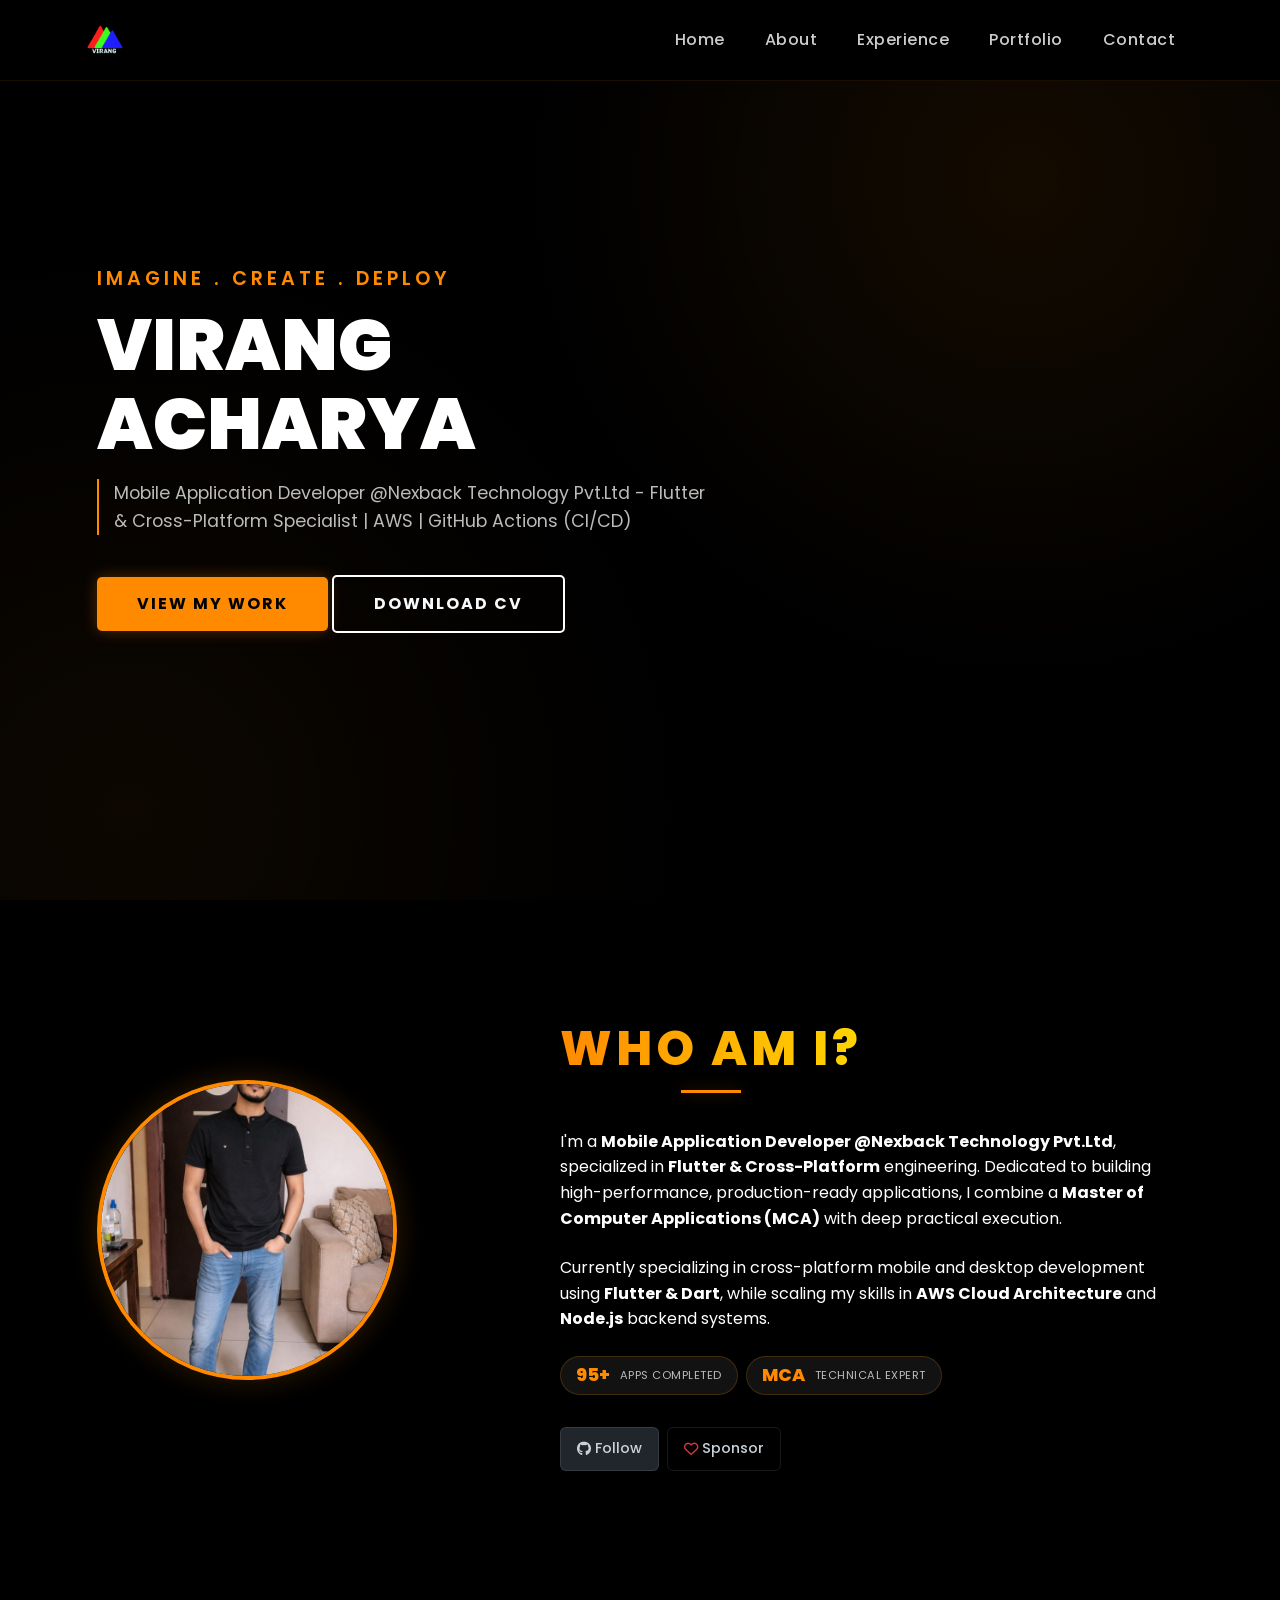
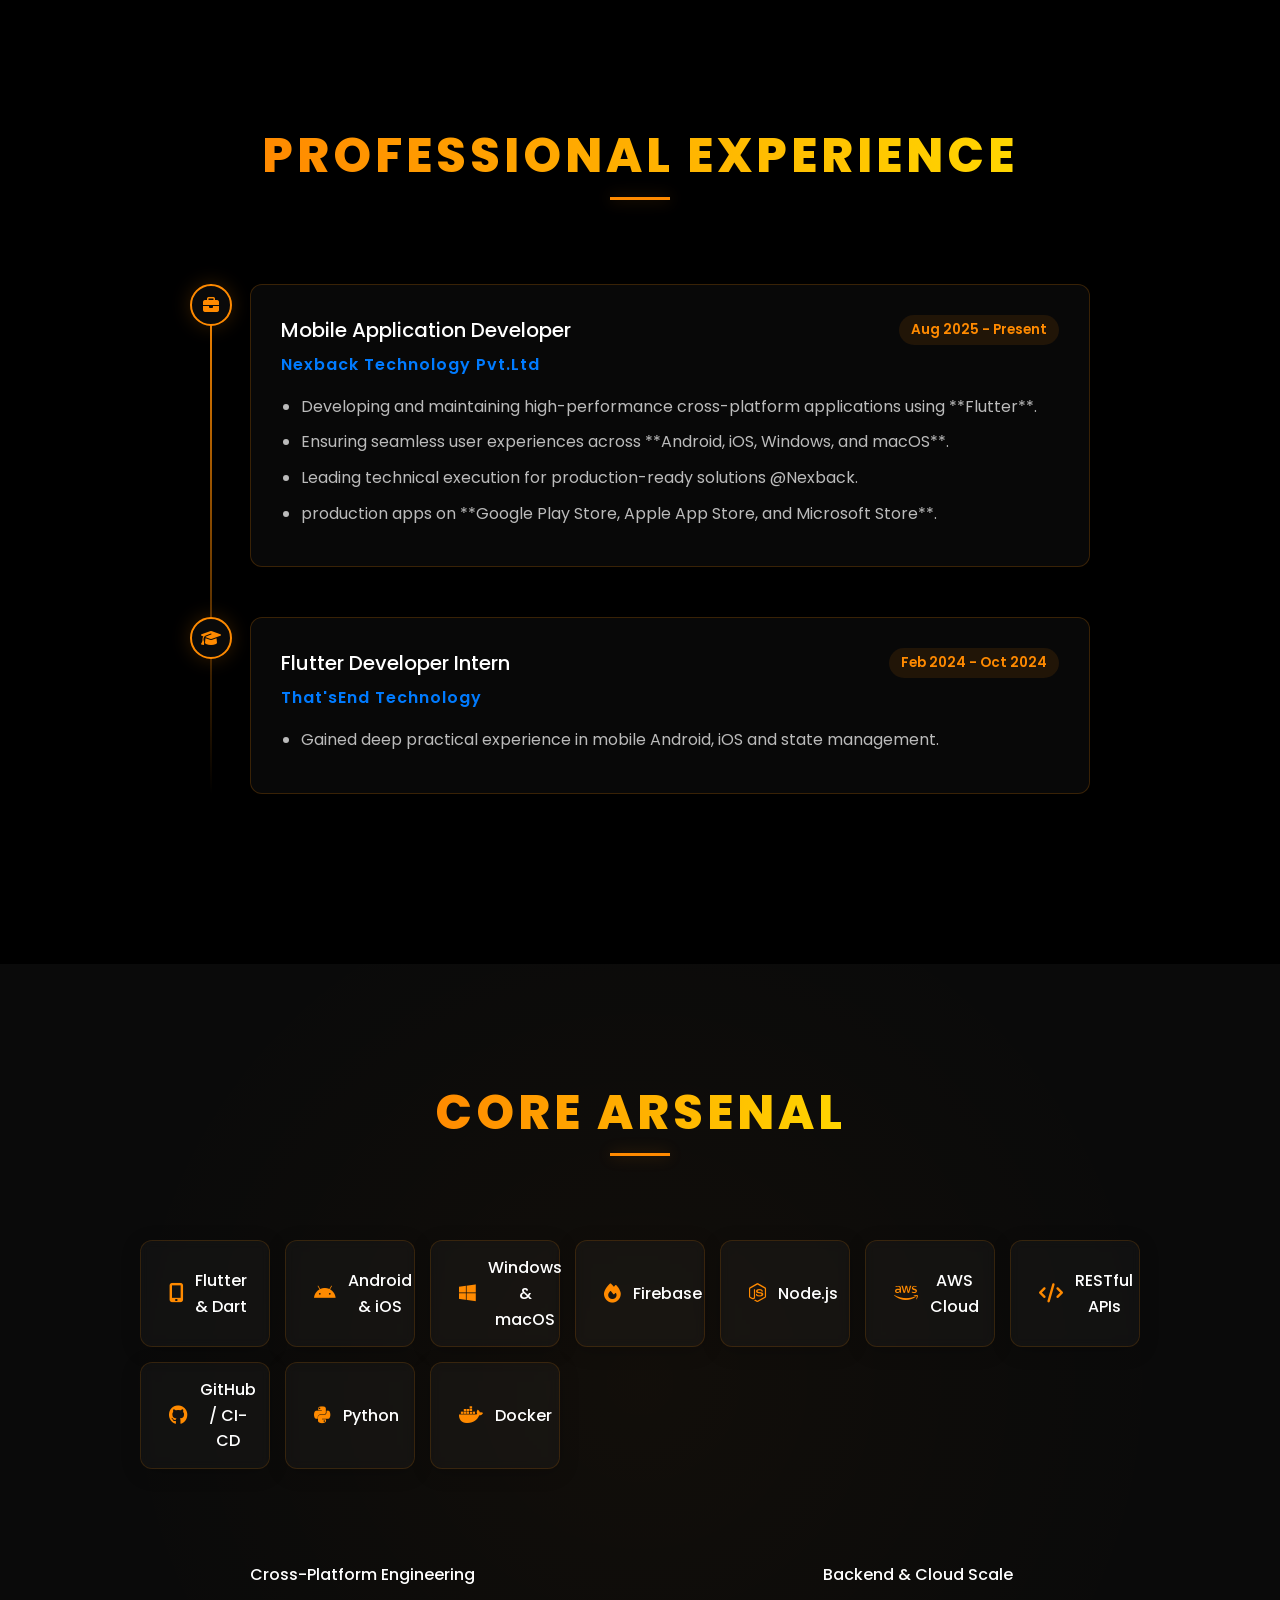
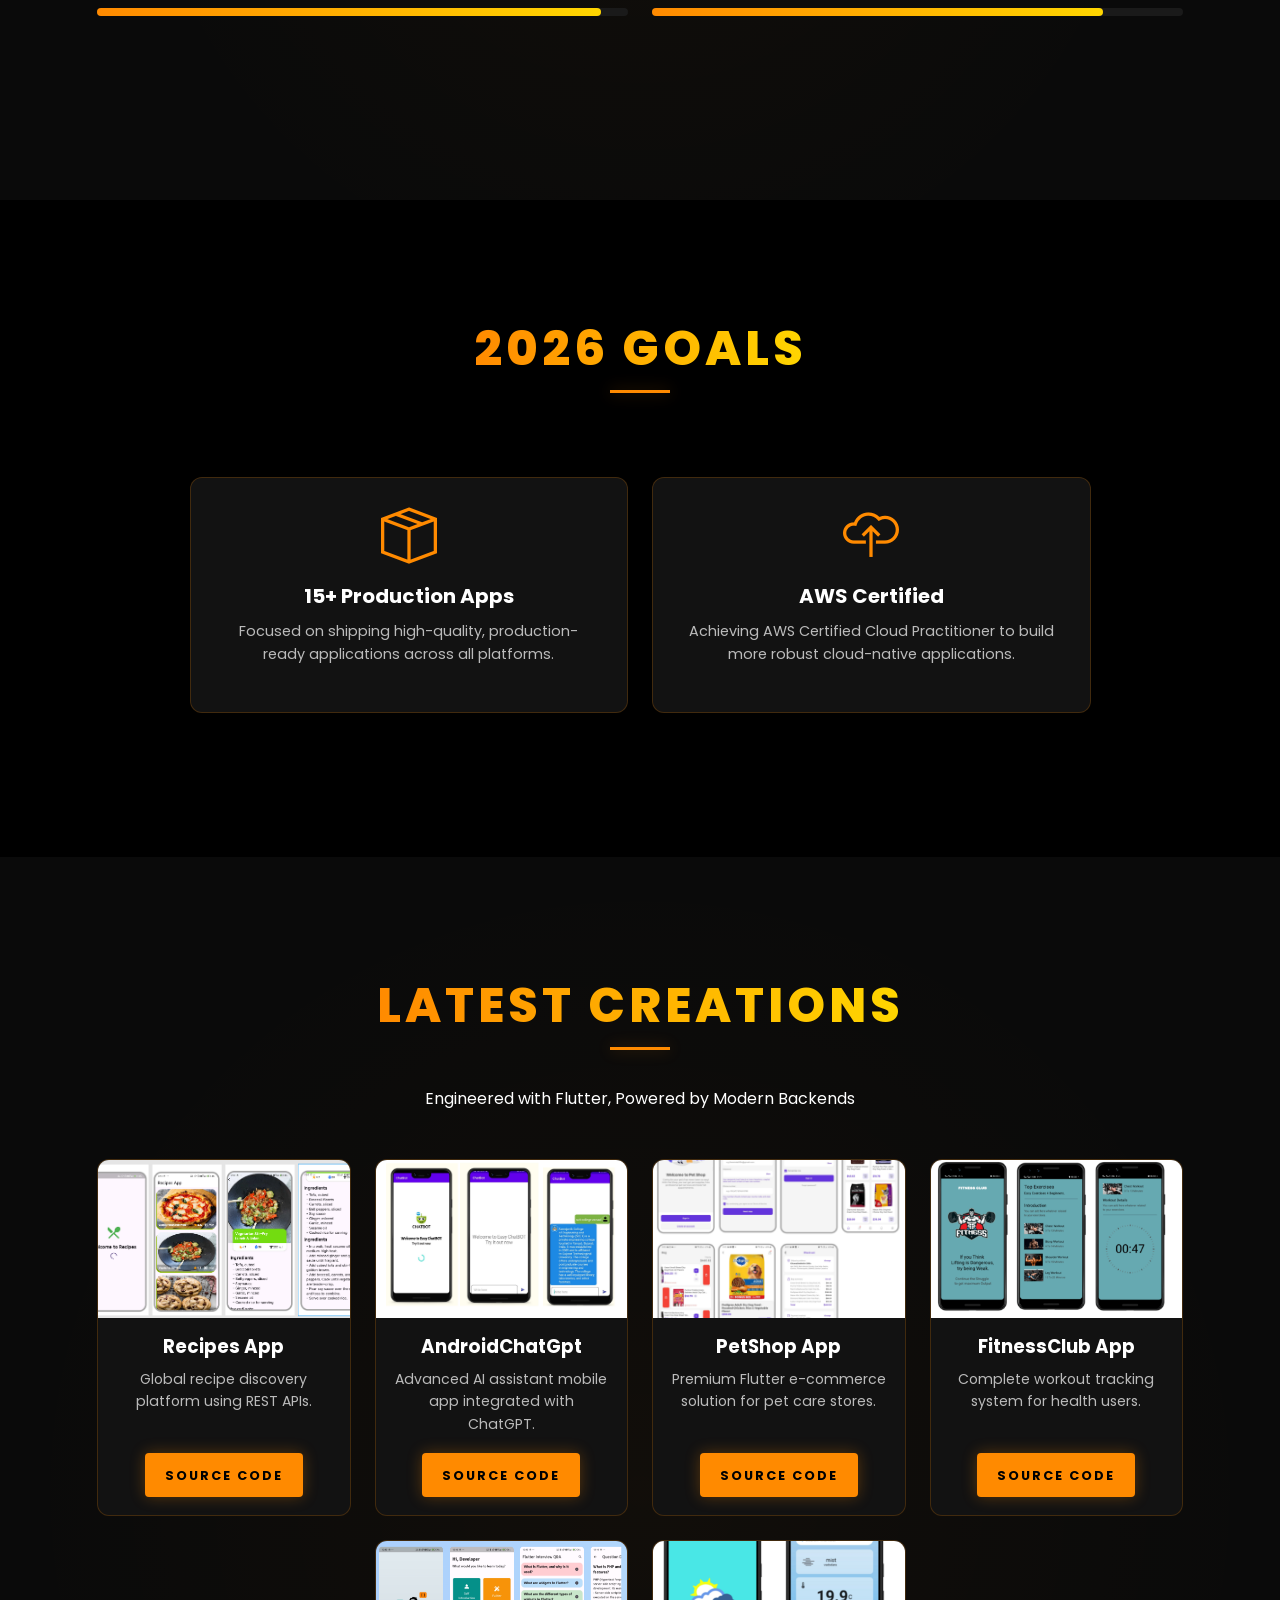
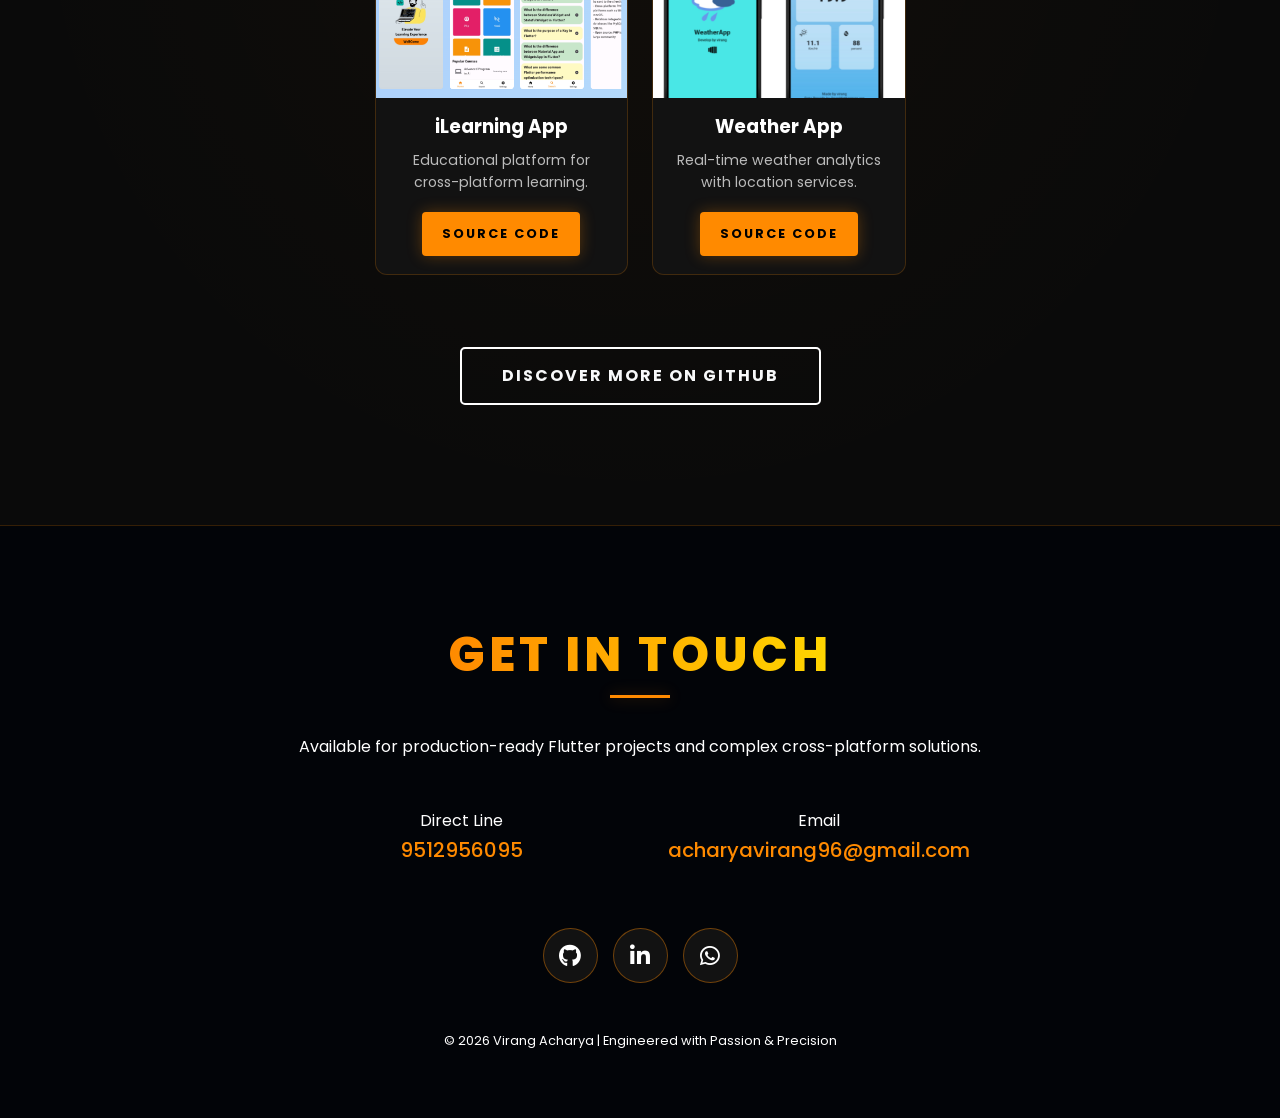
==== test.html @ 391cbef9 "Update version 0.0.1.1" ====
<!DOCTYPE html>
<html lang="en">

<head>
    <meta charset="UTF-8">
    <meta name="viewport" content="width=device-width, initial-scale=1, shrink-to-fit=no">
    <meta name="description"
        content="Virang Acharya - Mobile Application Developer @Nexback Technology Pvt.Ltd. Flutter & Cross-Platform Specialist | AWS | GitHub Actions (CI/CD).">
    <meta name="keywords"
        content="Virang Acharya, Flutter Developer, Android Developer, iOS Developer, Mobile App Development, Cross-Platform Development, Dart, Firebase, AWS Cloud">
    <meta property="og:title" content="Virang Acharya | Mobile Application Developer @Nexback Technology Pvt.Ltd">
    <meta property="og:description"
        content="Explore the portfolio of Virang Acharya, specializing in cross-platform mobile and desktop application development.">
    <meta property="og:image" content="assets/imgs/on8.png">
    <meta property="og:url" content="https://virang007.github.io/Portfolio/">
    <title>Virang Acharya | Mobile Application Developer @Nexback Technology Pvt.Ltd</title>
    <!-- font icons -->
    <link rel="icon" href="assets/imgs/mylogo3.png" type="image/png">
    <!-- Bootstrap 4.5.3 CDN -->
    <link rel="stylesheet" href="https://cdn.jsdelivr.net/npm/bootstrap@4.5.3/dist/css/bootstrap.min.css">
    <!-- Local Vendors -->
    <link rel="stylesheet" href="assets/vendors/themify-icons/css/themify-icons.css">
    <!-- Font Awesome -->
    <link rel="stylesheet" href="https://cdnjs.cloudflare.com/ajax/libs/font-awesome/6.4.2/css/all.min.css">
    <!-- Google Fonts -->
    <link href="https://fonts.googleapis.com/css2?family=Poppins:wght@300;400;500;600;700&display=swap"
        rel="stylesheet">
    <!-- Custom Modern Styles -->
    <link rel="stylesheet" href="assets/css/steller.css?v=2.0">
</head>

<body data-spy="scroll" data-target=".navbar" data-offset="40" id="home">

    <!-- Page navigation -->
    <nav class="navbar navbar-expand-lg navbar-dark fixed-top" data-spy="affix" data-offset-top="0">
        <div class="container">
            <a class="navbar-brand" href="#home">
                <img src="assets/imgs/mylogo3.png" alt="Virang Logo">
            </a>
            <button class="navbar-toggler" type="button" data-toggle="collapse" data-target="#navbarSupportedContent"
                aria-controls="navbarSupportedContent" aria-expanded="false" aria-label="Toggle navigation">
                <span class="navbar-toggler-icon"></span>
            </button>

            <div class="collapse navbar-collapse" id="navbarSupportedContent">
                <ul class="navbar-nav ml-auto align-items-center">
                    <li class="nav-item">
                        <a class="nav-link" href="#home">Home</a>
                    </li>
                    <li class="nav-item">
                        <a class="nav-link" href="#about">About</a>
                    </li>
                    <li class="nav-item">
                        <a class="nav-link" href="#experience">Experience</a>
                    </li>
                    <li class="nav-item">
                        <a class="nav-link" href="#portfolio">Portfolio</a>
                    </li>
                    <li class="nav-item">
                        <a class="nav-link" href="#contact">Contact</a>
                    </li>
                </ul>
            </div>
        </div>
    </nav>
    <!-- End of page navigation -->

    <!-- Page Header -->
    <header class="header" id="home">
        <div class="container">
            <div class="row align-items-center">
                <div class="col-lg-7">
                    <div class="infos">
                        <h6 class="subtitle">IMAGINE . CREATE . DEPLOY</h6>
                        <h4 class="title">VIRANG ACHARYA</h4>
                        <p class="header-mono">Mobile Application Developer @Nexback Technology Pvt.Ltd - Flutter &
                            Cross-Platform Specialist | AWS | GitHub Actions (CI/CD)</p>
                        <div class="buttons pt-4">
                            <a href="#portfolio" class="btn btn-primary">View My Work</a>
                            <button class="btn btn-outline-light" onclick="downloadCV()">Download CV</button>
                        </div>
                    </div>
                </div>
                <!-- <div class="col-lg-5 d-none d-lg-block">
                    <div class="img-holder">
                        <img src="assets/imgs/virang_profile.jpg" alt="Virang Acharya">
                    </div>
                </div> -->
            </div>
        </div>
    </header>
    <!-- End of Page Header -->

    <!-- About section -->
    <section id="about" class="section">
        <div class="container">
            <div class="row align-items-center">
                <div class="col-md-5 text-center">
                    <img src="assets/imgs/virang_profile.jpg" alt="Virang Acharya"
                        class="img-fluid rounded-circle profile-img mb-5"
                        style="max-width: 300px; aspect-ratio: 1/1; object-fit: cover;">
                </div>
                <div class="col-md-7">
                    <h6 class="section-title">Who Am I?</h6>
                    <p class="mb-4">I'm a <strong>Mobile Application Developer @Nexback Technology Pvt.Ltd</strong>,
                        specialized
                        in <strong>Flutter & Cross-Platform</strong> engineering. Dedicated to building
                        high-performance, production-ready applications, I combine a <strong>Master of Computer
                            Applications (MCA)</strong> with deep practical execution.
                    </p>
                    <p class="mb-4">Currently specializing in cross-platform mobile and desktop development using
                        <strong>Flutter & Dart</strong>, while scaling my skills in <strong>AWS Cloud
                            Architecture</strong> and <strong>Node.js</strong> backend systems.
                    </p>

                    <div class="info-badges mt-4 d-flex flex-wrap">
                        <div class="info-card mr-2 mb-2">
                            <h6>95+</h6>
                            <p>Apps Completed</p>
                        </div>
                        <div class="info-card mb-2">
                            <h6>MCA</h6>
                            <p>Technical Expert</p>
                        </div>
                    </div>

                    <!-- GitHub Style Actions -->
                    <div class="github-actions mt-4">
                        <div class="d-flex align-items-center mb-3">
                            <a href="https://github.com/Virang007" target="_blank" class="btn btn-gh-follow mr-2">
                                <i class="fa-brands fa-github mr-1"></i> Follow
                            </a>
                            <a href="https://github.com/sponsors/Virang007" target="_blank" class="btn btn-gh-sponsor">
                                <i class="fa-regular fa-heart mr-1 text-danger"></i> Sponsor
                            </a>
                        </div>

                    </div>
                </div>
            </div>
        </div>
    </section>

    <!-- Experience Section -->
    <section id="experience" class="section">
        <div class="container text-center">
            <h6 class="section-title">Professional Experience</h6>
            <div class="experience-timeline mt-5 text-left">
                <!-- Current Role -->
                <div class="exp-item">
                    <div class="exp-icon">
                        <i class="fa-solid fa-briefcase"></i>
                    </div>
                    <div class="exp-content">
                        <div class="exp-header">
                            <h5 class="exp-title">Mobile Application Developer</h5>
                            <span class="exp-date">Aug 2025 - Present</span>
                        </div>
                        <h6 class="exp-company text-primary">Nexback Technology Pvt.Ltd</h6>
                        <ul class="exp-list">
                            <li>Developing and maintaining high-performance cross-platform applications using
                                **Flutter**.
                            </li>
                            <li>Ensuring seamless user experiences across **Android, iOS, Windows, and macOS**.</li>
                            <li>Leading technical execution for production-ready solutions @Nexback.</li>
                            <li> production apps on **Google Play Store, Apple App Store, and Microsoft Store**.</li>
                        </ul>
                    </div>
                </div>

                <!-- Internship Role -->
                <div class="exp-item">
                    <div class="exp-icon">
                        <i class="fa-solid fa-graduation-cap"></i>
                    </div>
                    <div class="exp-content">
                        <div class="exp-header">
                            <h5 class="exp-title">Flutter Developer Intern</h5>
                            <span class="exp-date">Feb 2024 - Oct 2024</span>
                        </div>
                        <h6 class="exp-company text-primary">That'sEnd Technology</h6>
                        <ul class="exp-list">
                            <li>Gained deep practical experience in mobile Android, iOS and state management.</li>
                        </ul>
                    </div>
                </div>
            </div>
        </div>
    </section>

    <!-- Skills section -->
    <section class="section bg-dark-variant">
        <div class="container text-center">
            <h6 class="section-title">Core Arsenal</h6>
            <div class="skills-grid mt-5">
                <div class="skill-item"><i class="fa-solid fa-mobile-screen-button"></i> Flutter & Dart</div>
                <div class="skill-item"><i class="fa-brands fa-android"></i> Android & iOS</div>
                <div class="skill-item"><i class="fa-brands fa-windows"></i> Windows & macOS</div>
                <div class="skill-item"><i class="fa-solid fa-fire"></i> Firebase</div>
                <div class="skill-item"><i class="fa-brands fa-node-js"></i> Node.js</div>
                <div class="skill-item"><i class="fa-brands fa-aws"></i> AWS Cloud</div>
                <div class="skill-item"><i class="fa-solid fa-code"></i> RESTful APIs</div>
                <div class="skill-item"><i class="fa-brands fa-github"></i> GitHub / CI-CD</div>
                <div class="skill-item"><i class="fa-brands fa-python"></i> Python</div>
                <div class="skill-item"><i class="fa-brands fa-docker"></i> Docker</div>
            </div>

            <div class="row mt-5 pt-5">
                <div class="col-md-6 mb-4">
                    <h6 class="mb-4 text-dim">Cross-Platform Engineering</h6>
                    <div class="progress">
                        <div class="progress-bar" role="progressbar" style="width: 95%;"><span>95%</span></div>
                    </div>
                </div>
                <div class="col-md-6 mb-4">
                    <h6 class="mb-4 text-dim">Backend & Cloud Scale</h6>
                    <div class="progress">
                        <div class="progress-bar" role="progressbar" style="width: 85%;"><span>85%</span></div>
                    </div>
                </div>
            </div>
        </div>
    </section>

    <!-- 2026 Goals Section -->
    <section class="section">
        <div class="container text-center">
            <h6 class="section-title">2026 Goals</h6>
            <div class="row justify-content-center mt-5">
                <div class="col-md-5 mb-4">
                    <div class="goal-box">
                        <i class="ti-package"></i>
                        <h5>15+ Production Apps</h5>
                        <p>Focused on shipping high-quality, production-ready applications across all platforms.</p>
                    </div>
                </div>
                <div class="col-md-5 mb-4">
                    <div class="goal-box">
                        <i class="ti-cloud-up"></i>
                        <h5>AWS Certified</h5>
                        <p>Achieving AWS Certified Cloud Practitioner to build more robust cloud-native applications.
                        </p>
                    </div>
                </div>
            </div>
        </div>
    </section>

    <!-- Portfolio section -->
    <section id="portfolio" class="section bg-dark-variant">
        <div class="container text-center">
            <h6 class="section-title">Latest Creations</h6>
            <p class="mb-5 text-dim">Engineered with Flutter, Powered by Modern Backends</p>

            <div class="row justify-content-center">
                <!-- Project 1 -->
                <div class="col-md-6 col-lg-3 mb-4">
                    <div class="project-card">
                        <img src="assets/imgs/pp1.PNG" alt="Recipes App">
                        <div class="project-info">
                            <h5>Recipes App</h5>
                            <p>Global recipe discovery platform using REST APIs.</p>
                            <a href="https://github.com/Virang007/RecipesApp" target="_blank"
                                class="btn btn-sm btn-primary">Source Code</a>
                        </div>
                    </div>
                </div>
                <!-- Project 2 -->
                <div class="col-md-6 col-lg-3 mb-4">
                    <div class="project-card">
                        <img src="assets/imgs/project7.PNG" alt="AndroidChatGpt">
                        <div class="project-info">
                            <h5>AndroidChatGpt</h5>
                            <p>Advanced AI assistant mobile app integrated with ChatGPT.</p>
                            <a href="https://github.com/Virang007/AndroidChatGpt" target="_blank"
                                class="btn btn-sm btn-primary">Source Code</a>
                        </div>
                    </div>
                </div>
                <!-- Project 3 -->
                <div class="col-md-6 col-lg-3 mb-4">
                    <div class="project-card">
                        <img src="assets/imgs/pp2.PNG" alt="PetShop App">
                        <div class="project-info">
                            <h5>PetShop App</h5>
                            <p>Premium Flutter e-commerce solution for pet care stores.</p>
                            <a href="https://github.com/Virang007/PetShop-Flutter-App" target="_blank"
                                class="btn btn-sm btn-primary">Source Code</a>
                        </div>
                    </div>
                </div>
                <!-- Project 4 -->
                <div class="col-md-6 col-lg-3 mb-4">
                    <div class="project-card">
                        <img src="assets/imgs/project8.PNG" alt="FitnessClub App">
                        <div class="project-info">
                            <h5>FitnessClub App</h5>
                            <p>Complete workout tracking system for health users.</p>
                            <a href="https://github.com/Virang007/Fitness_Club_App" target="_blank"
                                class="btn btn-sm btn-primary">Source Code</a>
                        </div>
                    </div>
                </div>
                <!-- Project 5 -->
                <div class="col-md-6 col-lg-3 mb-4">
                    <div class="project-card">
                        <img src="assets/imgs/project4.PNG" alt="iLearning App">
                        <div class="project-info">
                            <h5>iLearning App</h5>
                            <p>Educational platform for cross-platform learning.</p>
                            <a href="https://github.com/Virang007/ilearningApp" target="_blank"
                                class="btn btn-sm btn-primary">Source Code</a>
                        </div>
                    </div>
                </div>
                <!-- Project 6 -->
                <div class="col-md-6 col-lg-3 mb-4">
                    <div class="project-card">
                        <img src="assets/imgs/project3.PNG" alt="Weather App">
                        <div class="project-info">
                            <h5>Weather App</h5>
                            <p>Real-time weather analytics with location services.</p>
                            <a href="https://github.com/Virang007/Weather-College-Practices-App" target="_blank"
                                class="btn btn-sm btn-primary">Source Code</a>
                        </div>
                    </div>
                </div>
            </div>

            <div class="mt-5">
                <a href="https://github.com/Virang007" target="_blank" class="btn btn-outline-light">Discover More on
                    GitHub</a>
            </div>
        </div>
    </section>

    <!-- Page Footer -->
    <footer id="contact" class="page-footer">
        <div class="container text-center">
            <div class="row justify-content-center mb-5">
                <div class="col-md-8">
                    <h6 class="section-title">Get In Touch</h6>
                    <p class="text-dim mb-5">Available for production-ready Flutter projects and complex cross-platform
                        solutions.</p>
                    <div class="row">
                        <div class="col-sm-6 mb-3">
                            <p class="mb-1 text-dim">Direct Line</p>
                            <a href="tel:9512956095" class="h5">9512956095</a>
                        </div>
                        <div class="col-sm-6 mb-3">
                            <p class="mb-1 text-dim">Email</p>
                            <a href="mailto:acharyavirang96@gmail.com" class="h5">acharyavirang96@gmail.com</a>
                        </div>
                    </div>
                </div>
            </div>

            <div class="social-links mb-5">
                <a href="https://github.com/Virang007" target="_blank" title="GitHub"><i
                        class="fa-brands fa-github"></i></a>
                <a href="https://www.linkedin.com/in/virang-acharya-3a77b7238/" target="_blank" title="LinkedIn"><i
                        class="fa-brands fa-linkedin-in"></i></a>
                <a href="https://wa.me/919512956095" target="_blank" title="WhatsApp"><i
                        class="fa-brands fa-whatsapp"></i></a>
            </div>

            <p class="small text-dim">&copy;
                <script>document.write(new Date().getFullYear())</script> Virang Acharya | Engineered with Passion &
                Precision
            </p>
        </div>
    </footer>

    <!-- scripts -->
    <script src="assets/vendors/jquery/jquery-3.4.1.js"></script>
    <script src="assets/vendors/bootstrap/bootstrap.bundle.js"></script>
    <script src="assets/js/steller.js?v=2.0"></script>
    <script>
        function downloadCV() {
            const link = document.createElement('a');
            link.href = 'VirangFNX.pdf';
            link.download = 'Virang_Acharya_CV.pdf';
            link.click();
        }
    </script>

</body>

</html>
---- assets/vendors/themify-icons/css/themify-icons.css ----
@font-face {
	font-family: 'themify';
	src:url("../fonts/themify.eot?-fvbane");
	src:url("../fonts/themify.eot?#iefix-fvbane") format("embedded-opentype"),
		url("../fonts/themify.woff?-fvbane") format("woff"),
		url("../fonts/themify.ttf?-fvbane") format("truetype"),
		url("../fonts/themify.svg?-fvbane#themify") format("svg");
	font-weight: normal;
	font-style: normal;
}

[class^="ti-"], [class*=" ti-"] {
	font-family: 'themify';
	speak: none;
	font-style: normal;
	font-weight: normal;
	font-variant: normal;
	text-transform: none;
	line-height: 1;

	/* Better Font Rendering =========== */
	-webkit-font-smoothing: antialiased;
	-moz-osx-font-smoothing: grayscale;
}

.ti-wand:before {
	content: "\e600";
}
.ti-volume:before {
	content: "\e601";
}
.ti-user:before {
	content: "\e602";
}
.ti-unlock:before {
	content: "\e603";
}
.ti-unlink:before {
	content: "\e604";
}
.ti-trash:before {
	content: "\e605";
}
.ti-thought:before {
	content: "\e606";
}
.ti-target:before {
	content: "\e607";
}
.ti-tag:before {
	content: "\e608";
}
.ti-tablet:before {
	content: "\e609";
}
.ti-star:before {
	content: "\e60a";
}
.ti-spray:before {
	content: "\e60b";
}
.ti-signal:before {
	content: "\e60c";
}
.ti-shopping-cart:before {
	content: "\e60d";
}
.ti-shopping-cart-full:before {
	content: "\e60e";
}
.ti-settings:before {
	content: "\e60f";
}
.ti-search:before {
	content: "\e610";
}
.ti-zoom-in:before {
	content: "\e611";
}
.ti-zoom-out:before {
	content: "\e612";
}
.ti-cut:before {
	content: "\e613";
}
.ti-ruler:before {
	content: "\e614";
}
.ti-ruler-pencil:before {
	content: "\e615";
}
.ti-ruler-alt:before {
	content: "\e616";
}
.ti-bookmark:before {
	content: "\e617";
}
.ti-bookmark-alt:before {
	content: "\e618";
}
.ti-reload:before {
	content: "\e619";
}
.ti-plus:before {
	content: "\e61a";
}
.ti-pin:before {
	content: "\e61b";
}
.ti-pencil:before {
	content: "\e61c";
}
.ti-pencil-alt:before {
	content: "\e61d";
}
.ti-paint-roller:before {
	content: "\e61e";
}
.ti-paint-bucket:before {
	content: "\e61f";
}
.ti-na:before {
	content: "\e620";
}
.ti-mobile:before {
	content: "\e621";
}
.ti-minus:before {
	content: "\e622";
}
.ti-medall:before {
	content: "\e623";
}
.ti-medall-alt:before {
	content: "\e624";
}
.ti-marker:before {
	content: "\e625";
}
.ti-marker-alt:before {
	content: "\e626";
}
.ti-arrow-up:before {
	content: "\e627";
}
.ti-arrow-right:before {
	content: "\e628";
}
.ti-arrow-left:before {
	content: "\e629";
}
.ti-arrow-down:before {
	content: "\e62a";
}
.ti-lock:before {
	content: "\e62b";
}
.ti-location-arrow:before {
	content: "\e62c";
}
.ti-link:before {
	content: "\e62d";
}
.ti-layout:before {
	content: "\e62e";
}
.ti-layers:before {
	content: "\e62f";
}
.ti-layers-alt:before {
	content: "\e630";
}
.ti-key:before {
	content: "\e631";
}
.ti-import:before {
	content: "\e632";
}
.ti-image:before {
	content: "\e633";
}
.ti-heart:before {
	content: "\e634";
}
.ti-heart-broken:before {
	content: "\e635";
}
.ti-hand-stop:before {
	content: "\e636";
}
.ti-hand-open:before {
	content: "\e637";
}
.ti-hand-drag:before {
	content: "\e638";
}
.ti-folder:before {
	content: "\e639";
}
.ti-flag:before {
	content: "\e63a";
}
.ti-flag-alt:before {
	content: "\e63b";
}
.ti-flag-alt-2:before {
	content: "\e63c";
}
.ti-eye:before {
	content: "\e63d";
}
.ti-export:before {
	content: "\e63e";
}
.ti-exchange-vertical:before {
	content: "\e63f";
}
.ti-desktop:before {
	content: "\e640";
}
.ti-cup:before {
	content: "\e641";
}
.ti-crown:before {
	content: "\e642";
}
.ti-comments:before {
	content: "\e643";
}
.ti-comment:before {
	content: "\e644";
}
.ti-comment-alt:before {
	content: "\e645";
}
.ti-close:before {
	content: "\e646";
}
.ti-clip:before {
	content: "\e647";
}
.ti-angle-up:before {
	content: "\e648";
}
.ti-angle-right:before {
	content: "\e649";
}
.ti-angle-left:before {
	content: "\e64a";
}
.ti-angle-down:before {
	content: "\e64b";
}
.ti-check:before {
	content: "\e64c";
}
.ti-check-box:before {
	content: "\e64d";
}
.ti-camera:before {
	content: "\e64e";
}
.ti-announcement:before {
	content: "\e64f";
}
.ti-brush:before {
	content: "\e650";
}
.ti-briefcase:before {
	content: "\e651";
}
.ti-bolt:before {
	content: "\e652";
}
.ti-bolt-alt:before {
	content: "\e653";
}
.ti-blackboard:before {
	content: "\e654";
}
.ti-bag:before {
	content: "\e655";
}
.ti-move:before {
	content: "\e656";
}
.ti-arrows-vertical:before {
	content: "\e657";
}
.ti-arrows-horizontal:before {
	content: "\e658";
}
.ti-fullscreen:before {
	content: "\e659";
}
.ti-arrow-top-right:before {
	content: "\e65a";
}
.ti-arrow-top-left:before {
	content: "\e65b";
}
.ti-arrow-circle-up:before {
	content: "\e65c";
}
.ti-arrow-circle-right:before {
	content: "\e65d";
}
.ti-arrow-circle-left:before {
	content: "\e65e";
}
.ti-arrow-circle-down:before {
	content: "\e65f";
}
.ti-angle-double-up:before {
	content: "\e660";
}
.ti-angle-double-right:before {
	content: "\e661";
}
.ti-angle-double-left:before {
	content: "\e662";
}
.ti-angle-double-down:before {
	content: "\e663";
}
.ti-zip:before {
	content: "\e664";
}
.ti-world:before {
	content: "\e665";
}
.ti-wheelchair:before {
	content: "\e666";
}
.ti-view-list:before {
	content: "\e667";
}
.ti-view-list-alt:before {
	content: "\e668";
}
.ti-view-grid:before {
	content: "\e669";
}
.ti-uppercase:before {
	content: "\e66a";
}
.ti-upload:before {
	content: "\e66b";
}
.ti-underline:before {
	content: "\e66c";
}
.ti-truck:before {
	content: "\e66d";
}
.ti-timer:before {
	content: "\e66e";
}
.ti-ticket:before {
	content: "\e66f";
}
.ti-thumb-up:before {
	content: "\e670";
}
.ti-thumb-down:before {
	content: "\e671";
}
.ti-text:before {
	content: "\e672";
}
.ti-stats-up:before {
	content: "\e673";
}
.ti-stats-down:before {
	content: "\e674";
}
.ti-split-v:before {
	content: "\e675";
}
.ti-split-h:before {
	content: "\e676";
}
.ti-smallcap:before {
	content: "\e677";
}
.ti-shine:before {
	content: "\e678";
}
.ti-shift-right:before {
	content: "\e679";
}
.ti-shift-left:before {
	content: "\e67a";
}
.ti-shield:before {
	content: "\e67b";
}
.ti-notepad:before {
	content: "\e67c";
}
.ti-server:before {
	content: "\e67d";
}
.ti-quote-right:before {
	content: "\e67e";
}
.ti-quote-left:before {
	content: "\e67f";
}
.ti-pulse:before {
	content: "\e680";
}
.ti-printer:before {
	content: "\e681";
}
.ti-power-off:before {
	content: "\e682";
}
.ti-plug:before {
	content: "\e683";
}
.ti-pie-chart:before {
	content: "\e684";
}
.ti-paragraph:before {
	content: "\e685";
}
.ti-panel:before {
	content: "\e686";
}
.ti-package:before {
	content: "\e687";
}
.ti-music:before {
	content: "\e688";
}
.ti-music-alt:before {
	content: "\e689";
}
.ti-mouse:before {
	content: "\e68a";
}
.ti-mouse-alt:before {
	content: "\e68b";
}
.ti-money:before {
	content: "\e68c";
}
.ti-microphone:before {
	content: "\e68d";
}
.ti-menu:before {
	content: "\e68e";
}
.ti-menu-alt:before {
	content: "\e68f";
}
.ti-map:before {
	content: "\e690";
}
.ti-map-alt:before {
	content: "\e691";
}
.ti-loop:before {
	content: "\e692";
}
.ti-location-pin:before {
	content: "\e693";
}
.ti-list:before {
	content: "\e694";
}
.ti-light-bulb:before {
	content: "\e695";
}
.ti-Italic:before {
	content: "\e696";
}
.ti-info:before {
	content: "\e697";
}
.ti-infinite:before {
	content: "\e698";
}
.ti-id-badge:before {
	content: "\e699";
}
.ti-hummer:before {
	content: "\e69a";
}
.ti-home:before {
	content: "\e69b";
}
.ti-help:before {
	content: "\e69c";
}
.ti-headphone:before {
	content: "\e69d";
}
.ti-harddrives:before {
	content: "\e69e";
}
.ti-harddrive:before {
	content: "\e69f";
}
.ti-gift:before {
	content: "\e6a0";
}
.ti-game:before {
	content: "\e6a1";
}
.ti-filter:before {
	content: "\e6a2";
}
.ti-files:before {
	content: "\e6a3";
}
.ti-file:before {
	content: "\e6a4";
}
.ti-eraser:before {
	content: "\e6a5";
}
.ti-envelope:before {
	content: "\e6a6";
}
.ti-download:before {
	content: "\e6a7";
}
.ti-direction:before {
	content: "\e6a8";
}
.ti-direction-alt:before {
	content: "\e6a9";
}
.ti-dashboard:before {
	content: "\e6aa";
}
.ti-control-stop:before {
	content: "\e6ab";
}
.ti-control-shuffle:before {
	content: "\e6ac";
}
.ti-control-play:before {
	content: "\e6ad";
}
.ti-control-pause:before {
	content: "\e6ae";
}
.ti-control-forward:before {
	content: "\e6af";
}
.ti-control-backward:before {
	content: "\e6b0";
}
.ti-cloud:before {
	content: "\e6b1";
}
.ti-cloud-up:before {
	content: "\e6b2";
}
.ti-cloud-down:before {
	content: "\e6b3";
}
.ti-clipboard:before {
	content: "\e6b4";
}
.ti-car:before {
	content: "\e6b5";
}
.ti-calendar:before {
	content: "\e6b6";
}
.ti-book:before {
	content: "\e6b7";
}
.ti-bell:before {
	content: "\e6b8";
}
.ti-basketball:before {
	content: "\e6b9";
}
.ti-bar-chart:before {
	content: "\e6ba";
}
.ti-bar-chart-alt:before {
	content: "\e6bb";
}
.ti-back-right:before {
	content: "\e6bc";
}
.ti-back-left:before {
	content: "\e6bd";
}
.ti-arrows-corner:before {
	content: "\e6be";
}
.ti-archive:before {
	content: "\e6bf";
}
.ti-anchor:before {
	content: "\e6c0";
}
.ti-align-right:before {
	content: "\e6c1";
}
.ti-align-left:before {
	content: "\e6c2";
}
.ti-align-justify:before {
	content: "\e6c3";
}
.ti-align-center:before {
	content: "\e6c4";
}
.ti-alert:before {
	content: "\e6c5";
}
.ti-alarm-clock:before {
	content: "\e6c6";
}
.ti-agenda:before {
	content: "\e6c7";
}
.ti-write:before {
	content: "\e6c8";
}
.ti-window:before {
	content: "\e6c9";
}
.ti-widgetized:before {
	content: "\e6ca";
}
.ti-widget:before {
	content: "\e6cb";
}
.ti-widget-alt:before {
	content: "\e6cc";
}
.ti-wallet:before {
	content: "\e6cd";
}
.ti-video-clapper:before {
	content: "\e6ce";
}
.ti-video-camera:before {
	content: "\e6cf";
}
.ti-vector:before {
	content: "\e6d0";
}
.ti-themify-logo:before {
	content: "\e6d1";
}
.ti-themify-favicon:before {
	content: "\e6d2";
}
.ti-themify-favicon-alt:before {
	content: "\e6d3";
}
.ti-support:before {
	content: "\e6d4";
}
.ti-stamp:before {
	content: "\e6d5";
}
.ti-split-v-alt:before {
	content: "\e6d6";
}
.ti-slice:before {
	content: "\e6d7";
}
.ti-shortcode:before {
	content: "\e6d8";
}
.ti-shift-right-alt:before {
	content: "\e6d9";
}
.ti-shift-left-alt:before {
	content: "\e6da";
}
.ti-ruler-alt-2:before {
	content: "\e6db";
}
.ti-receipt:before {
	content: "\e6dc";
}
.ti-pin2:before {
	content: "\e6dd";
}
.ti-pin-alt:before {
	content: "\e6de";
}
.ti-pencil-alt2:before {
	content: "\e6df";
}
.ti-palette:before {
	content: "\e6e0";
}
.ti-more:before {
	content: "\e6e1";
}
.ti-more-alt:before {
	content: "\e6e2";
}
.ti-microphone-alt:before {
	content: "\e6e3";
}
.ti-magnet:before {
	content: "\e6e4";
}
.ti-line-double:before {
	content: "\e6e5";
}
.ti-line-dotted:before {
	content: "\e6e6";
}
.ti-line-dashed:before {
	content: "\e6e7";
}
.ti-layout-width-full:before {
	content: "\e6e8";
}
.ti-layout-width-default:before {
	content: "\e6e9";
}
.ti-layout-width-default-alt:before {
	content: "\e6ea";
}
.ti-layout-tab:before {
	content: "\e6eb";
}
.ti-layout-tab-window:before {
	content: "\e6ec";
}
.ti-layout-tab-v:before {
	content: "\e6ed";
}
.ti-layout-tab-min:before {
	content: "\e6ee";
}
.ti-layout-slider:before {
	content: "\e6ef";
}
.ti-layout-slider-alt:before {
	content: "\e6f0";
}
.ti-layout-sidebar-right:before {
	content: "\e6f1";
}
.ti-layout-sidebar-none:before {
	content: "\e6f2";
}
.ti-layout-sidebar-left:before {
	content: "\e6f3";
}
.ti-layout-placeholder:before {
	content: "\e6f4";
}
.ti-layout-menu:before {
	content: "\e6f5";
}
.ti-layout-menu-v:before {
	content: "\e6f6";
}
.ti-layout-menu-separated:before {
	content: "\e6f7";
}
.ti-layout-menu-full:before {
	content: "\e6f8";
}
.ti-layout-media-right-alt:before {
	content: "\e6f9";
}
.ti-layout-media-right:before {
	content: "\e6fa";
}
.ti-layout-media-overlay:before {
	content: "\e6fb";
}
.ti-layout-media-overlay-alt:before {
	content: "\e6fc";
}
.ti-layout-media-overlay-alt-2:before {
	content: "\e6fd";
}
.ti-layout-media-left-alt:before {
	content: "\e6fe";
}
.ti-layout-media-left:before {
	content: "\e6ff";
}
.ti-layout-media-center-alt:before {
	content: "\e700";
}
.ti-layout-media-center:before {
	content: "\e701";
}
.ti-layout-list-thumb:before {
	content: "\e702";
}
.ti-layout-list-thumb-alt:before {
	content: "\e703";
}
.ti-layout-list-post:before {
	content: "\e704";
}
.ti-layout-list-large-image:before {
	content: "\e705";
}
.ti-layout-line-solid:before {
	content: "\e706";
}
.ti-layout-grid4:before {
	content: "\e707";
}
.ti-layout-grid3:before {
	content: "\e708";
}
.ti-layout-grid2:before {
	content: "\e709";
}
.ti-layout-grid2-thumb:before {
	content: "\e70a";
}
.ti-layout-cta-right:before {
	content: "\e70b";
}
.ti-layout-cta-left:before {
	content: "\e70c";
}
.ti-layout-cta-center:before {
	content: "\e70d";
}
.ti-layout-cta-btn-right:before {
	content: "\e70e";
}
.ti-layout-cta-btn-left:before {
	content: "\e70f";
}
.ti-layout-column4:before {
	content: "\e710";
}
.ti-layout-column3:before {
	content: "\e711";
}
.ti-layout-column2:before {
	content: "\e712";
}
.ti-layout-accordion-separated:before {
	content: "\e713";
}
.ti-layout-accordion-merged:before {
	content: "\e714";
}
.ti-layout-accordion-list:before {
	content: "\e715";
}
.ti-ink-pen:before {
	content: "\e716";
}
.ti-info-alt:before {
	content: "\e717";
}
.ti-help-alt:before {
	content: "\e718";
}
.ti-headphone-alt:before {
	content: "\e719";
}
.ti-hand-point-up:before {
	content: "\e71a";
}
.ti-hand-point-right:before {
	content: "\e71b";
}
.ti-hand-point-left:before {
	content: "\e71c";
}
.ti-hand-point-down:before {
	content: "\e71d";
}
.ti-gallery:before {
	content: "\e71e";
}
.ti-face-smile:before {
	content: "\e71f";
}
.ti-face-sad:before {
	content: "\e720";
}
.ti-credit-card:before {
	content: "\e721";
}
.ti-control-skip-forward:before {
	content: "\e722";
}
.ti-control-skip-backward:before {
	content: "\e723";
}
.ti-control-record:before {
	content: "\e724";
}
.ti-control-eject:before {
	content: "\e725";
}
.ti-comments-smiley:before {
	content: "\e726";
}
.ti-brush-alt:before {
	content: "\e727";
}
.ti-youtube:before {
	content: "\e728";
}
.ti-vimeo:before {
	content: "\e729";
}
.ti-twitter:before {
	content: "\e72a";
}
.ti-time:before {
	content: "\e72b";
}
.ti-tumblr:before {
	content: "\e72c";
}
.ti-skype:before {
	content: "\e72d";
}
.ti-share:before {
	content: "\e72e";
}
.ti-share-alt:before {
	content: "\e72f";
}
.ti-rocket:before {
	content: "\e730";
}
.ti-pinterest:before {
	content: "\e731";
}
.ti-new-window:before {
	content: "\e732";
}
.ti-microsoft:before {
	content: "\e733";
}
.ti-list-ol:before {
	content: "\e734";
}
.ti-linkedin:before {
	content: "\e735";
}
.ti-layout-sidebar-2:before {
	content: "\e736";
}
.ti-layout-grid4-alt:before {
	content: "\e737";
}
.ti-layout-grid3-alt:before {
	content: "\e738";
}
.ti-layout-grid2-alt:before {
	content: "\e739";
}
.ti-layout-column4-alt:before {
	content: "\e73a";
}
.ti-layout-column3-alt:before {
	content: "\e73b";
}
.ti-layout-column2-alt:before {
	content: "\e73c";
}
.ti-instagram:before {
	content: "\e73d";
}
.ti-google:before {
	content: "\e73e";
}
.ti-github:before {
	content: "\e73f";
}
.ti-flickr:before {
	content: "\e740";
}
.ti-facebook:before {
	content: "\e741";
}
.ti-dropbox:before {
	content: "\e742";
}
.ti-dribbble:before {
	content: "\e743";
}
.ti-apple:before {
	content: "\e744";
}
.ti-android:before {
	content: "\e745";
}
.ti-save:before {
	content: "\e746";
}
.ti-save-alt:before {
	content: "\e747";
}
.ti-yahoo:before {
	content: "\e748";
}
.ti-wordpress:before {
	content: "\e749";
}
.ti-vimeo-alt:before {
	content: "\e74a";
}
.ti-twitter-alt:before {
	content: "\e74b";
}
.ti-tumblr-alt:before {
	content: "\e74c";
}
.ti-trello:before {
	content: "\e74d";
}
.ti-stack-overflow:before {
	content: "\e74e";
}
.ti-soundcloud:before {
	content: "\e74f";
}
.ti-sharethis:before {
	content: "\e750";
}
.ti-sharethis-alt:before {
	content: "\e751";
}
.ti-reddit:before {
	content: "\e752";
}
.ti-pinterest-alt:before {
	content: "\e753";
}
.ti-microsoft-alt:before {
	content: "\e754";
}
.ti-linux:before {
	content: "\e755";
}
.ti-jsfiddle:before {
	content: "\e756";
}
.ti-joomla:before {
	content: "\e757";
}
.ti-html5:before {
	content: "\e758";
}
.ti-flickr-alt:before {
	content: "\e759";
}
.ti-email:before {
	content: "\e75a";
}
.ti-drupal:before {
	content: "\e75b";
}
.ti-dropbox-alt:before {
	content: "\e75c";
}
.ti-css3:before {
	content: "\e75d";
}
.ti-rss:before {
	content: "\e75e";
}
.ti-rss-alt:before {
	content: "\e75f";
}
---- assets/css/steller.css ----
/*
  FAMAPP INSPIRED DESIGN SYSTEM
  Author: Antigravity
  Purpose: High-contrast, vibrant, modern portfolio theme (Black & Orange)
*/

:root {
  --bg-main: #000000;
  --bg-surface: #0a0a0a;
  --bg-card: #121212;
  --primary: #FF8A00;
  /* FamApp Orange */
  --secondary: #FFD600;
  /* Neon Yellow Accent */
  --accent: #FF5C00;
  /* Deep Orange */
  --text-main: #FFFFFF;
  --text-dim: #bbbbbb;
  --glass-border: rgba(255, 138, 0, 0.2);
  --neon-shadow: 0 0 15px rgba(255, 138, 0, 0.3);
  --transition: all 0.35s cubic-bezier(0.4, 0, 0.2, 1);
}

/* Global Fixes */
* {
  margin: 0;
  padding: 0;
  box-sizing: border-box;
}

html,
body {
  width: 100%;
  overflow-x: hidden !important;
  position: relative;
  font-family: 'Poppins', sans-serif;
  background-color: var(--bg-main) !important;
  color: var(--text-main) !important;
  line-height: 1.6;
}

a {
  transition: var(--transition);
  text-decoration: none !important;
  color: var(--primary);
}

a:hover {
  color: var(--secondary);
}

/* Scrollbar */
::-webkit-scrollbar {
  width: 8px;
}

::-webkit-scrollbar-track {
  background: var(--bg-main);
}

::-webkit-scrollbar-thumb {
  background: var(--secondary);
  border-radius: 10px;
}

/* Section Common */
.section {
  padding: 120px 0 !important;
  background-color: var(--bg-main) !important;
}

.section .container {
  padding-left: 15px;
  padding-right: 15px;
}

.bg-dark-variant {
  background-color: var(--bg-surface) !important;
}

.section-title {
  font-size: clamp(1.5rem, 5vw, 3rem);
  font-weight: 800;
  text-transform: uppercase;
  letter-spacing: clamp(1px, 0.5vw, 4px);
  margin-bottom: clamp(2rem, 4vw, 4rem);
  background: linear-gradient(90deg, var(--primary), var(--secondary));
  -webkit-background-clip: text;
  background-clip: text;
  -webkit-text-fill-color: transparent;
  display: inline-block;
  position: relative;
}

.section-title::after {
  content: '';
  position: absolute;
  bottom: -15px;
  left: 50%;
  transform: translateX(-50%);
  width: clamp(40px, 8vw, 60px);
  height: 3px;
  background: var(--primary);
  box-shadow: var(--neon-shadow);
}

/* Navbar */
.navbar {
  background: rgba(0, 0, 0, 0.95) !important;
  padding: 15px 0;
  transition: transform 0.4s cubic-bezier(0.165, 0.84, 0.44, 1), background 0.3s ease;
  border-bottom: 1px solid rgba(255, 138, 0, 0.1);
}

.navbar.nav-hidden {
  transform: translateY(-100%);
}

.navbar.affix {
  background: rgba(0, 0, 0, 0.98) !important;
  backdrop-filter: blur(10px);
  padding: 8px 0;
  border-bottom: 1px solid rgba(228, 144, 47, 0.2);
  box-shadow: 0 4px 20px rgba(255, 138, 0, 0.15);
}

.navbar.affix .nav-link {
  color: var(--text-main) !important;
  opacity: 0.9;
}

.navbar.affix .nav-link:hover {
  color: var(--primary) !important;
  opacity: 1;
}

.navbar.affix .navbar-toggler-icon {
  filter: none;
}

.navbar-brand img {
  height: 40px;
}

/* Hamburger Menu Icon - Fixed for Mobile */
.navbar-toggler {
  border: 2px solid var(--primary) !important;
  padding: 10px 12px !important;
  border-radius: 8px;
  background: rgba(255, 138, 0, 0.15) !important;
  min-width: 48px;
  min-height: 48px;
  display: flex;
  align-items: center;
  justify-content: center;
}

.navbar-toggler:focus {
  outline: none;
  box-shadow: 0 0 0 3px rgba(255, 138, 0, 0.4);
}

.navbar-toggler-icon {
  background-image: url("data:image/svg+xml,%3csvg xmlns='http://www.w3.org/2000/svg' viewBox='0 0 30 30'%3e%3cpath stroke='%23FF8A00' stroke-linecap='round' stroke-miterlimit='10' stroke-width='2.5' d='M4 8h22M4 15h22M4 22h22'/%3e%3c/svg%3e") !important;
  width: 26px;
  height: 20px;
}

.navbar.affix .navbar-toggler {
  border-color: #333 !important;
  background: rgba(0, 0, 0, 0.08) !important;
}

.navbar.affix .navbar-toggler-icon {
  background-image: url("data:image/svg+xml,%3csvg xmlns='http://www.w3.org/2000/svg' viewBox='0 0 30 30'%3e%3cpath stroke='%23333' stroke-linecap='round' stroke-miterlimit='10' stroke-width='2.5' d='M4 8h22M4 15h22M4 22h22'/%3e%3c/svg%3e") !important;
}

.nav-link {
  color: var(--text-main) !important;
  font-weight: 500;
  letter-spacing: 0.5px;
  margin: 0 12px;
  position: relative;
  opacity: 0.8;
}

.nav-link:hover {
  opacity: 1;
  color: var(--primary) !important;
}

.nav-link::after {
  content: '';
  position: absolute;
  width: 0;
  height: 2px;
  background: var(--primary);
  bottom: -4px;
  left: 0;
  transition: var(--transition);
}

.nav-link:hover::after {
  width: 100%;
}

/* Hero Header */
.header {
  height: 100vh;
  display: flex;
  align-items: center;
  background: radial-gradient(circle at 80% 20%, rgba(255, 138, 0, 0.08), transparent 40%),
    radial-gradient(circle at 10% 90%, rgba(255, 138, 0, 0.05), transparent 40%);
  position: relative;
}

.header .subtitle {
  color: var(--primary);
  font-size: clamp(0.8rem, 2vw, 1.2rem);
  font-weight: 600;
  letter-spacing: clamp(2px, 0.5vw, 4px);
  text-transform: uppercase;
}

.header .title {
  font-size: clamp(2rem, 8vw, 4.5rem);
  font-weight: 900;
  line-height: 1.1;
  margin: 15px 0;
  color: var(--text-main);
}

.header .header-mono {
  font-size: clamp(0.9rem, 2vw, 1.1rem);
  color: var(--text-dim);
  border-left: 2px solid var(--primary);
  padding-left: 15px;
}

.img-holder {
  animation: float 5s ease-in-out infinite;
}

.img-holder img {
  max-width: 100%;
  border-radius: 20px;
  border: 1px solid var(--glass-border);
  box-shadow: 0 10px 50px rgba(0, 0, 0, 0.5);
}

@keyframes float {

  0%,
  100% {
    transform: translateY(0);
  }

  50% {
    transform: translateY(-30px);
  }
}

/* Buttons */
.btn {
  padding: 15px 40px;
  border-radius: 5px;
  font-weight: 700;
  text-transform: uppercase;
  letter-spacing: 2px;
  border: none;
  cursor: pointer;
  transition: var(--transition);
  min-height: 44px;
  min-width: 44px;
  display: inline-flex;
  align-items: center;
  justify-content: center;
}

.btn-primary {
  background: var(--primary) !important;
  color: var(--bg-main) !important;
  box-shadow: var(--neon-shadow);
}

.btn-primary:hover {
  background: white !important;
  transform: translateY(-5px);
}

.btn-outline-light {
  border: 2px solid var(--text-main) !important;
  background: transparent !important;
}

.btn-outline-light:hover {
  background: var(--text-main) !important;
  color: var(--bg-main) !important;
}

/* About Section */
.profile-img {
  border: 4px solid var(--primary);
  box-shadow: 0 0 30px rgba(255, 138, 0, 0.2);
}

.info-card {
  background: var(--bg-card);
  border: 1px solid var(--glass-border);
  padding: 8px 15px;
  border-radius: 30px;
  /* Capsule shape */
  text-align: center;
  transition: var(--transition);
  display: inline-flex;
  align-items: center;
  justify-content: center;
  gap: 10px;
}

.info-card h6 {
  font-size: 1.1rem;
  color: var(--primary);
  margin: 0;
  font-weight: 800;
}

.info-card p {
  font-size: 0.70rem;
  margin: 0;
  text-transform: uppercase;
  letter-spacing: 0.5px;
  color: var(--text-dim);
  white-space: nowrap;
}

.info-card:hover {
  transform: translateY(-8px);
  border-color: var(--primary);
  box-shadow: 0 10px 30px rgba(255, 138, 0, 0.1);
}

/* GitHub Actions Styling */
.btn-gh-follow {
  background: #21262d !important;
  color: #c9d1d9 !important;
  border: 1px solid rgba(240, 246, 252, 0.1) !important;
  padding: 6px 16px !important;
  font-size: 0.9rem !important;
  font-weight: 500 !important;
  text-transform: none !important;
  letter-spacing: normal !important;
  border-radius: 6px !important;
}

.btn-gh-follow:hover {
  background: #30363d !important;
  border-color: #8b949e !important;
  transform: none !important;
}

.btn-gh-sponsor {
  background: transparent !important;
  color: #c9d1d9 !important;
  border: 1px solid rgba(240, 246, 252, 0.1) !important;
  padding: 6px 16px !important;
  font-size: 0.9rem !important;
  font-weight: 500 !important;
  text-transform: none !important;
  letter-spacing: normal !important;
  border-radius: 6px !important;
}

.btn-gh-sponsor:hover {
  border-color: #8b949e !important;
  transform: none !important;
}

.gh-stats {
  font-size: 0.9rem;
  color: var(--text-dim);
}

.gh-stat-item .stat-count {
  font-weight: 600;
  color: var(--text-main);
  margin-left: 2px;
}

.gh-stat-item .stat-label {
  color: var(--text-dim);
}

.gh-stat-item i {
  font-size: 0.85rem;
}

/* Experience Timeline */
.experience-timeline {
  position: relative;
  max-width: 900px;
  margin: 0 auto;
}

.experience-timeline::before {
  content: "";
  position: absolute;
  left: 20px;
  top: 0;
  bottom: 0;
  width: 2px;
  background: linear-gradient(to bottom, var(--primary), transparent);
}

.exp-item {
  position: relative;
  padding-left: 60px;
  margin-bottom: 50px;
}

.exp-icon {
  position: absolute;
  left: 0;
  top: 0;
  width: 42px;
  height: 42px;
  background: var(--bg-surface);
  border: 2px solid var(--primary);
  border-radius: 50%;
  display: flex;
  align-items: center;
  justify-content: center;
  z-index: 1;
  color: var(--primary);
  box-shadow: 0 0 20px rgba(255, 138, 0, 0.2);
}

.exp-content {
  background: rgba(255, 255, 255, 0.03);
  backdrop-filter: blur(10px);
  border: 1px solid var(--glass-border);
  padding: 30px;
  border-radius: 12px;
  transition: var(--transition);
}

.exp-content:hover {
  border-color: var(--primary);
  background: rgba(255, 138, 0, 0.05);
  transform: translateX(10px);
}

.exp-header {
  display: flex;
  justify-content: space-between;
  align-items: center;
  flex-wrap: wrap;
  margin-bottom: 10px;
}

.exp-title {
  color: var(--text-main);
  margin: 0;
}

.exp-date {
  font-size: 0.85rem;
  color: var(--primary);
  font-weight: 600;
  background: rgba(255, 138, 0, 0.1);
  padding: 4px 12px;
  border-radius: 20px;
}

.exp-company {
  margin-bottom: 20px;
  font-weight: 600;
  letter-spacing: 1px;
}

.exp-list {
  padding-left: 20px;
  color: var(--text-dim);
  margin: 0;
}

.exp-list li {
  margin-bottom: 10px;
}

/* Skills */
.bg-dark-variant.section {
  background: radial-gradient(circle at 50% 50%, rgba(255, 138, 0, 0.03), transparent 70%),
    var(--bg-surface) !important;
  position: relative;
  overflow: hidden;
}

.skills-grid {
  display: flex;
  flex-wrap: wrap;
  justify-content: center;
  gap: 20px;
  max-width: 1000px;
  margin: 0 auto;
}

.skill-item {
  background: rgba(255, 255, 255, 0.03);
  backdrop-filter: blur(5px);
  border: 1px solid rgba(255, 138, 0, 0.15);
  padding: 14px 28px;
  border-radius: 12px;
  font-weight: 500;
  transition: all 0.4s cubic-bezier(0.175, 0.885, 0.32, 1.275);
  display: flex;
  align-items: center;
  gap: 12px;
  color: var(--text-main);
  box-shadow: 0 4px 20px rgba(0, 0, 0, 0.2);
}

.skill-item i {
  color: var(--primary);
  font-size: 1.2rem;
  transition: var(--transition);
}

.skill-item:hover {
  background: rgba(255, 138, 0, 0.1);
  border-color: var(--primary);
  transform: translateY(-8px) scale(1.05);
  box-shadow: 0 10px 30px rgba(255, 138, 0, 0.15);
}

.skill-item:hover i {
  transform: rotate(10deg);
  filter: drop-shadow(0 0 5px var(--primary));
}

.progress {
  height: 8px;
  background: #1a1a1a !important;
  border-radius: 10px;
  overflow: visible;
  margin-bottom: 40px;
}

.progress-bar {
  background: linear-gradient(90deg, var(--primary), var(--secondary)) !important;
  border-radius: 10px;
  position: relative;
}

.progress-bar span {
  position: absolute;
  right: 0;
  top: -35px;
  font-weight: 700;
  color: var(--primary);
}

/* Projects */
.project-card {
  background: var(--bg-card);
  border-radius: 12px;
  overflow: hidden;
  border: 1px solid var(--glass-border);
  transition: var(--transition);
  height: 100%;
  display: flex;
  flex-direction: column;
}

.project-card:hover {
  transform: translateY(-8px);
  border-color: var(--primary);
  box-shadow: 0 15px 35px rgba(255, 138, 0, 0.15);
}

.project-card img {
  width: 100%;
  aspect-ratio: 16/10;
  object-fit: cover;
  transition: var(--transition);
}

.project-info {
  padding: 18px;
  text-align: center;
  display: flex;
  flex-direction: column;
  flex-grow: 1;
}

.project-info h5 {
  font-size: 1.15rem;
  font-weight: 700;
  margin-bottom: 10px;
  color: var(--text-main);
}

.project-info p {
  color: var(--text-dim);
  font-size: 0.88rem;
  margin-bottom: 18px;
  flex-grow: 1;
}

.project-info .btn-sm {
  padding: 10px 20px;
  font-size: 0.8rem;
  align-self: center;
  width: fit-content;
  border-radius: 4px;
}

/* Goals */
.goal-box {
  background: var(--bg-card);
  border: 1px solid var(--glass-border);
  padding: 30px;
  border-radius: 12px;
  transition: var(--transition);
  height: 100%;
  text-align: center;
}

.goal-box i {
  font-size: 3.5rem;
  color: var(--primary);
  margin-bottom: 20px;
  display: block;
}

.goal-box h5 {
  font-weight: 700;
  margin-bottom: 12px;
}

.goal-box p {
  color: var(--text-dim);
  font-size: 0.9rem;
}

.goal-box:hover {
  transform: translateY(-8px);
  border-color: var(--primary);
  box-shadow: 0 15px 35px rgba(255, 138, 0, 0.15);
}

/* Footer */
.page-footer {
  background: #020408 !important;
  padding: 100px 0 50px;
  border-top: 1px solid var(--glass-border);
}

.social-links {
  display: flex;
  justify-content: center;
  align-items: center;
  gap: 15px;
  flex-wrap: wrap;
}

.social-links a {
  font-size: 1.4rem;
  color: var(--text-main);
  width: 55px;
  height: 55px;
  min-width: 44px;
  min-height: 44px;
  display: flex;
  align-items: center;
  justify-content: center;
  background: var(--bg-card);
  border: 1px solid rgba(255, 138, 0, 0.4);
  border-radius: 50%;
  transition: var(--transition);
  text-decoration: none !important;
}

.social-links a i {
  line-height: 0;
}

.social-links a:hover {
  color: var(--bg-main);
  background: var(--primary);
  border-color: var(--primary);
  transform: translateY(-5px);
  box-shadow: 0 5px 15px rgba(255, 138, 0, 0.4);
}

@media (hover: none) {
  .social-links a:hover {
    transform: none;
  }
}

/* Responsive Optimization */
@media (max-width: 991px) {
  .img-holder {
    display: none;
  }

  .section {
    padding: 80px 0;
  }

  .navbar-collapse {
    background: rgba(10, 10, 10, 0.98) !important;
    border: 1px solid rgba(255, 138, 0, 0.3);
    padding: 15px;
    border-radius: 12px;
    margin-top: 10px;
    box-shadow: 0 8px 25px rgba(255, 138, 0, 0.2);
  }

  .navbar.affix .navbar-collapse {
    background: rgba(10, 10, 10, 0.98) !important;
    border-color: rgba(255, 138, 0, 0.3);
  }

  .nav-link {
    padding: 12px 16px !important;
    margin: 4px 0;
    color: var(--text-main) !important;
  }

  .nav-link:hover {
    background: rgba(255, 138, 0, 0.1);
    border-radius: 8px;
  }
}

@media (max-width: 768px) {

  /* Header Section */
  .header {
    height: auto;
    min-height: 100vh;
    padding: 100px 15px 50px;
    text-align: center;
  }

  .header .container {
    padding-left: 15px;
    padding-right: 15px;
  }

  .header .infos {
    text-align: center;
    width: 100%;
  }

  .header .subtitle {
    font-size: 0.85rem;
    letter-spacing: 2px;
  }

  .header .title {
    font-size: 2rem;
    margin: 10px 0;
  }

  .header .header-mono {
    border-left: none;
    padding-left: 0;
    margin-top: 15px;
    font-size: 0.9rem;
    text-align: center;
  }

  .header .buttons {
    display: flex;
    flex-direction: column;
    align-items: center;
    gap: 12px;
    margin-top: 20px;
    width: 100%;
  }

  .header .btn {
    width: 100%;
    max-width: 280px;
    margin: 0 !important;
    padding: 12px 24px;
    font-size: 0.9rem;
  }

  /* All Sections */
  .section {
    padding: 50px 15px !important;
  }

  .section .container {
    padding-left: 15px;
    padding-right: 15px;
  }

  .section-title {
    font-size: 1.8rem;
    text-align: center;
    display: block;
    width: 100%;
    margin-bottom: 2rem;
  }

  /* About Section */
  #about .row {
    text-align: center;
  }

  #about .col-md-5,
  #about .col-md-7 {
    width: 100%;
    max-width: 100%;
  }

  #about p {
    text-align: left;
    font-size: 0.95rem;
    line-height: 1.6;
  }

  .profile-img {
    max-width: 180px !important;
    margin: 0 auto 30px !important;
  }

  /* Experience Section */
  .experience-timeline::before {
    left: 10px;
  }

  .exp-item {
    padding-left: 40px;
    margin-bottom: 30px;
  }

  .exp-icon {
    width: 32px;
    height: 32px;
    left: -6px;
    font-size: 0.9rem;
  }

  .exp-content {
    padding: 18px;
  }

  .exp-content:hover {
    transform: none;
  }

  .exp-header {
    flex-direction: column;
    align-items: flex-start;
    gap: 8px;
  }

  .exp-title {
    font-size: 1.1rem;
  }

  .exp-company {
    font-size: 0.95rem;
  }

  .exp-date {
    font-size: 0.75rem;
  }

  .exp-list li {
    font-size: 0.9rem;
    line-height: 1.5;
  }

  /* Skills Section */
  .skills-grid {
    gap: 10px;
    padding: 0 10px;
  }

  .skill-item {
    padding: 12px 18px;
    font-size: 0.9rem;
    width: 100%;
    max-width: 100%;
  }

  /* Portfolio Section */
  .project-card {
    margin-bottom: 20px;
  }

  #portfolio .col-md-6,
  #portfolio .col-lg-3 {
    width: 100%;
    max-width: 100%;
    padding: 0 15px;
  }

  /* Goals Section */
  .goal-box {
    padding: 25px 20px;
    margin-bottom: 20px;
  }

  /* Footer */
  .page-footer {
    padding: 50px 15px 30px;
  }

  .page-footer .row {
    text-align: center;
  }

  .page-footer .col-sm-6 {
    width: 100%;
    margin-bottom: 20px;
  }
}

@media (max-width: 576px) {

  /* Global Mobile Styles */
  body {
    font-size: 14px;
  }

  .container {
    padding-left: 15px !important;
    padding-right: 15px !important;
  }

  .section {
    padding: 40px 15px !important;
  }

  .section-title {
    font-size: 1.5rem;
    margin-bottom: 1.5rem;
  }

  /* Header */
  .header {
    padding: 90px 15px 40px;
  }

  .header .subtitle {
    font-size: 0.75rem;
    letter-spacing: 1px;
  }

  .header .title {
    font-size: 1.6rem;
    line-height: 1.2;
  }

  .header .header-mono {
    font-size: 0.85rem;
    line-height: 1.5;
  }

  .header .btn {
    max-width: 100%;
    padding: 12px 20px;
    font-size: 0.85rem;
  }

  /* About Section */
  #about {
    text-align: center;
  }

  #about p {
    text-align: left;
    font-size: 0.9rem;
  }

  .profile-img {
    margin: 0 auto 25px !important;
    display: block;
    max-width: 160px !important;
  }

  .info-badges {
    justify-content: center;
    gap: 10px;
    flex-direction: column;
    align-items: center;
    width: 100%;
  }

  .info-card {
    width: 100%;
    max-width: 100%;
    margin: 0 auto 10px !important;
    padding: 10px 20px;
  }

  .info-card h6 {
    font-size: 1.1rem;
  }

  .info-card p {
    font-size: 0.75rem;
    white-space: normal;
  }

  .github-actions {
    width: 100%;
  }

  .github-actions .d-flex {
    flex-wrap: wrap;
    justify-content: center;
    gap: 10px;
    width: 100%;
  }

  .github-actions .btn {
    margin: 0 !important;
    width: 100%;
    max-width: 100%;
    font-size: 0.9rem;
    padding: 10px 20px;
  }

  /* Experience */
  .exp-item {
    padding-left: 35px;
  }

  .exp-icon {
    width: 28px;
    height: 28px;
    left: -4px;
  }

  .exp-content {
    padding: 15px;
  }

  .exp-title {
    font-size: 1rem;
  }

  .exp-company {
    font-size: 0.9rem;
  }

  .exp-list li {
    font-size: 0.85rem;
  }

  /* Skills */
  .skills-grid {
    gap: 8px;
  }

  .skill-item {
    width: 100%;
    max-width: 100%;
    padding: 10px 16px;
    font-size: 0.9rem;
  }

  .skill-item:hover {
    transform: translateY(-2px) scale(1.01);
  }

  /* Portfolio */
  .project-card {
    margin-bottom: 20px;
  }

  .project-info {
    padding: 15px;
  }

  .project-info h5 {
    font-size: 1rem;
  }

  .project-info p {
    font-size: 0.85rem;
  }

  /* Goals */
  .goal-box {
    padding: 20px 15px;
  }

  .goal-box i {
    font-size: 2.2rem;
  }

  .goal-box h5 {
    font-size: 1rem;
  }

  .goal-box p {
    font-size: 0.85rem;
  }

  /* Footer */
  .page-footer {
    padding: 50px 15px 30px;
  }

  .social-links {
    gap: 10px;
  }

  .social-links a {
    width: 46px;
    height: 46px;
    font-size: 1.1rem;
  }

  .page-footer .h5 {
    font-size: 0.95rem !important;
  }

  .text-dim {
    font-size: 0.85rem;
  }
}

/* Fix for ultra-small devices (iPhone SE, Fold, etc) */
@media (max-width: 375px) {
  .section {
    padding: 40px 12px !important;
  }

  .exp-content {
    padding: 12px;
  }

  .exp-item {
    padding-left: 32px;
  }

  .exp-icon {
    width: 26px;
    height: 26px;
    font-size: 0.75rem;
    left: -3px;
  }

  .info-card {
    max-width: 100%;
    padding: 6px 12px;
  }

  .skill-item {
    max-width: 100%;
    padding: 8px 14px;
    font-size: 0.85rem;
  }

  .social-links a {
    width: 44px;
    height: 44px;
    font-size: 1.1rem;
  }

  .header .btn {
    max-width: 100%;
    padding: 12px 20px;
  }
}

/* Additional breakpoint for larger phones */
@media (min-width: 480px) and (max-width: 767px) {
  .header .btn {
    max-width: 300px;
  }

  .info-card {
    max-width: 260px;
  }

  .skill-item {
    max-width: 300px;
  }
}

/* =========================================
   PRODUCTION LEVEL RESPONSIVE FIX PACK
   Added by User Request to fix Layout Structure
   ========================================= */

/* 🚨 1. FIX ROW OVERFLOW */
.row {
  margin-left: 0 !important;
  margin-right: 0 !important;
}

[class*="col-"] {
  padding-left: 12px !important;
  padding-right: 12px !important;
}

/* 🚨 2. Force All Images Fully Responsive */
img {
  max-width: 100%;
  height: auto;
  display: block;
}

/* 🚨 3. Hero Section Proper Centering (Mobile Fix) */
@media (max-width: 768px) {
  .header {
    height: auto;
    padding: 120px 20px 60px;
    text-align: center;
  }

  .header .title {
    font-size: clamp(1.8rem, 6vw, 2.5rem);
    line-height: 1.2;
  }

  .header .subtitle {
    font-size: 0.8rem;
    letter-spacing: 2px;
  }

  .header .header-mono {
    border-left: none;
    padding-left: 0;
    margin-top: 15px;
  }

  .header .buttons {
    display: flex;
    flex-direction: column;
    align-items: center;
    gap: 12px;
    margin-top: 25px;
  }

  .header .btn {
    width: 100%;
    max-width: 250px;
    margin: 0 auto !important;
  }
}

/* 🚨 4. Timeline Proper Mobile Layout Fix */
@media (max-width: 768px) {
  .experience-timeline::before {
    left: 10px;
  }

  .exp-item {
    padding-left: 35px;
  }

  .exp-icon {
    width: 28px;
    height: 28px;
    font-size: 0.8rem;
    left: -4px;
  }

  .exp-content {
    padding: 15px;
    text-align: left;
  }
}

/* 🚨 5. Skills Grid Breaking Fix */
.skills-grid {
  display: grid;
  grid-template-columns: repeat(auto-fit, minmax(130px, 1fr));
  gap: 15px;
}

/* 🚨 6. Project Cards Fix */
.project-card {
  min-height: 100%;
}

@media (max-width: 768px) {
  .project-card {
    margin-bottom: 20px;
  }
}

/* 🚨 7. Section Padding Overkill Fix */
@media (max-width: 768px) {
  .section {
    padding: 60px 20px !important;
  }
}

/* 🚨 8. Prevent Horizontal Scroll (Ultimate Fix) */
body {
  overflow-x: hidden;
}

* {
  max-width: 100%;
}
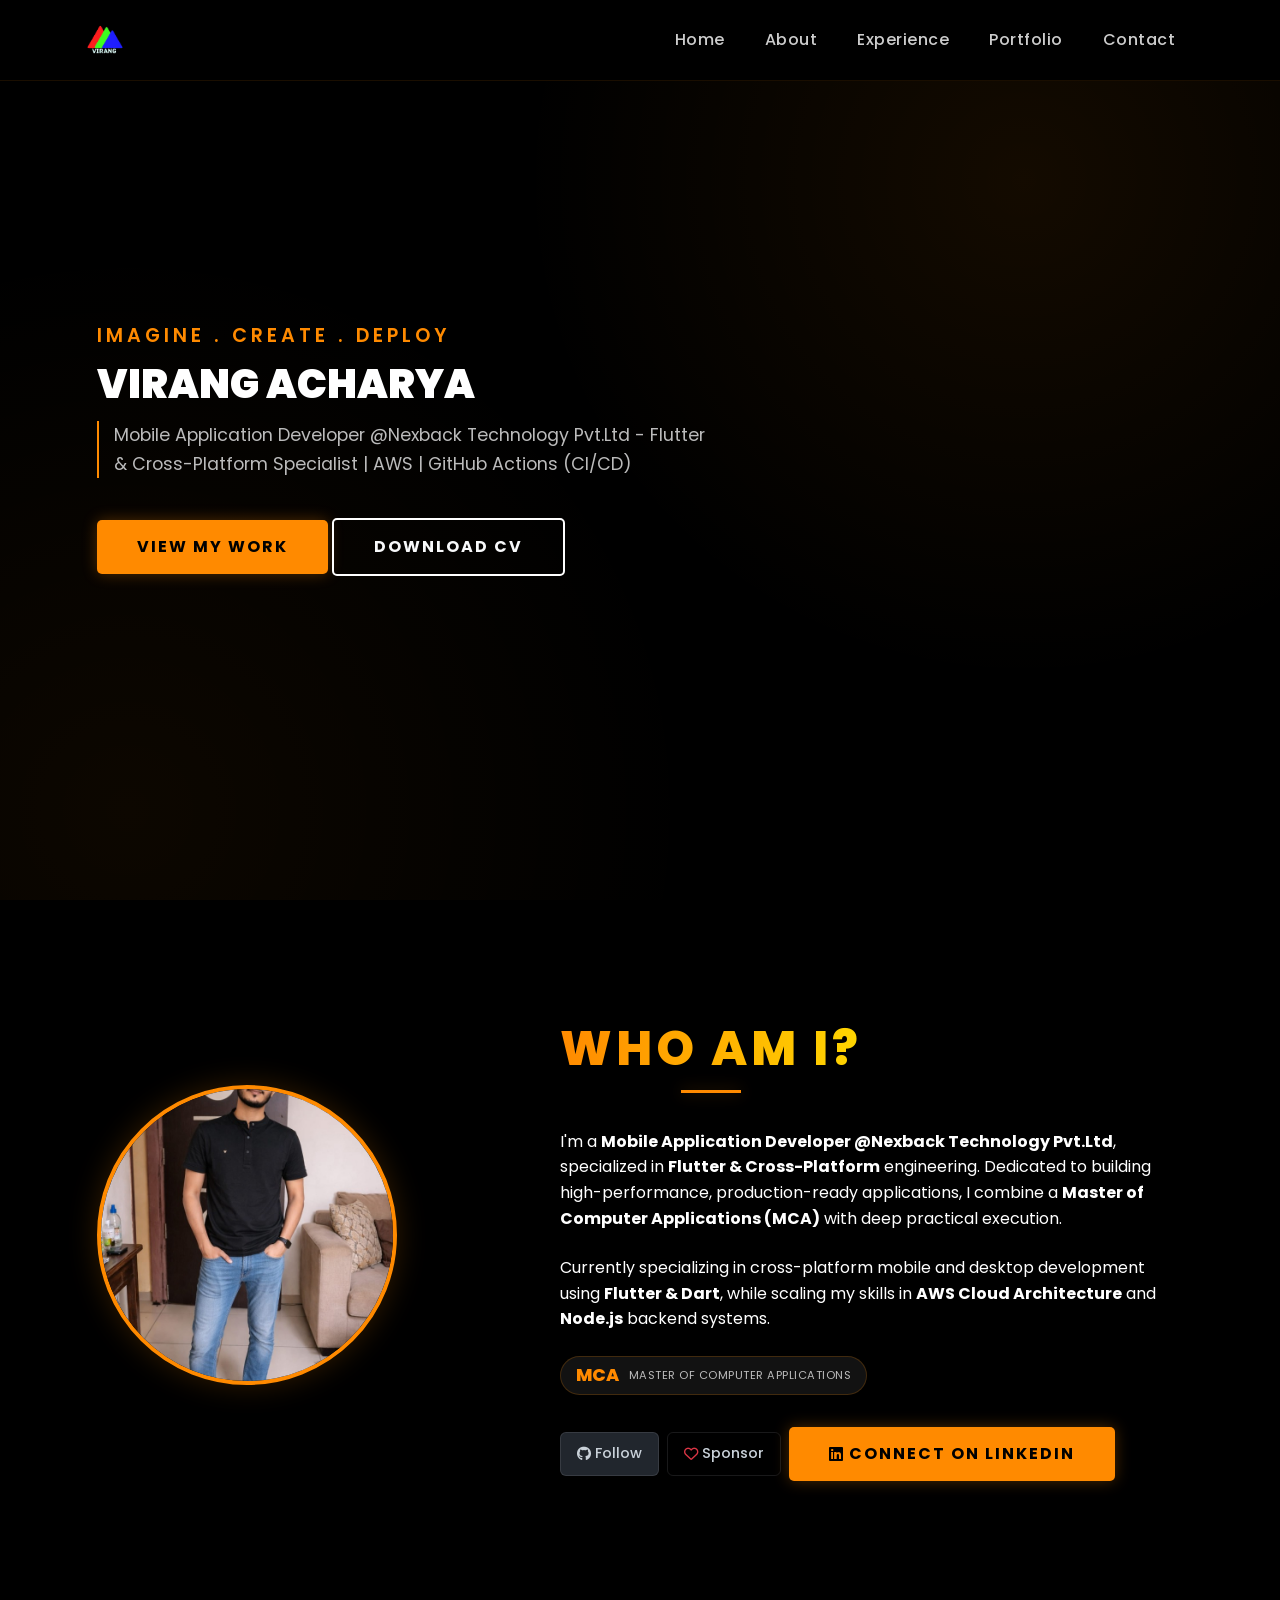
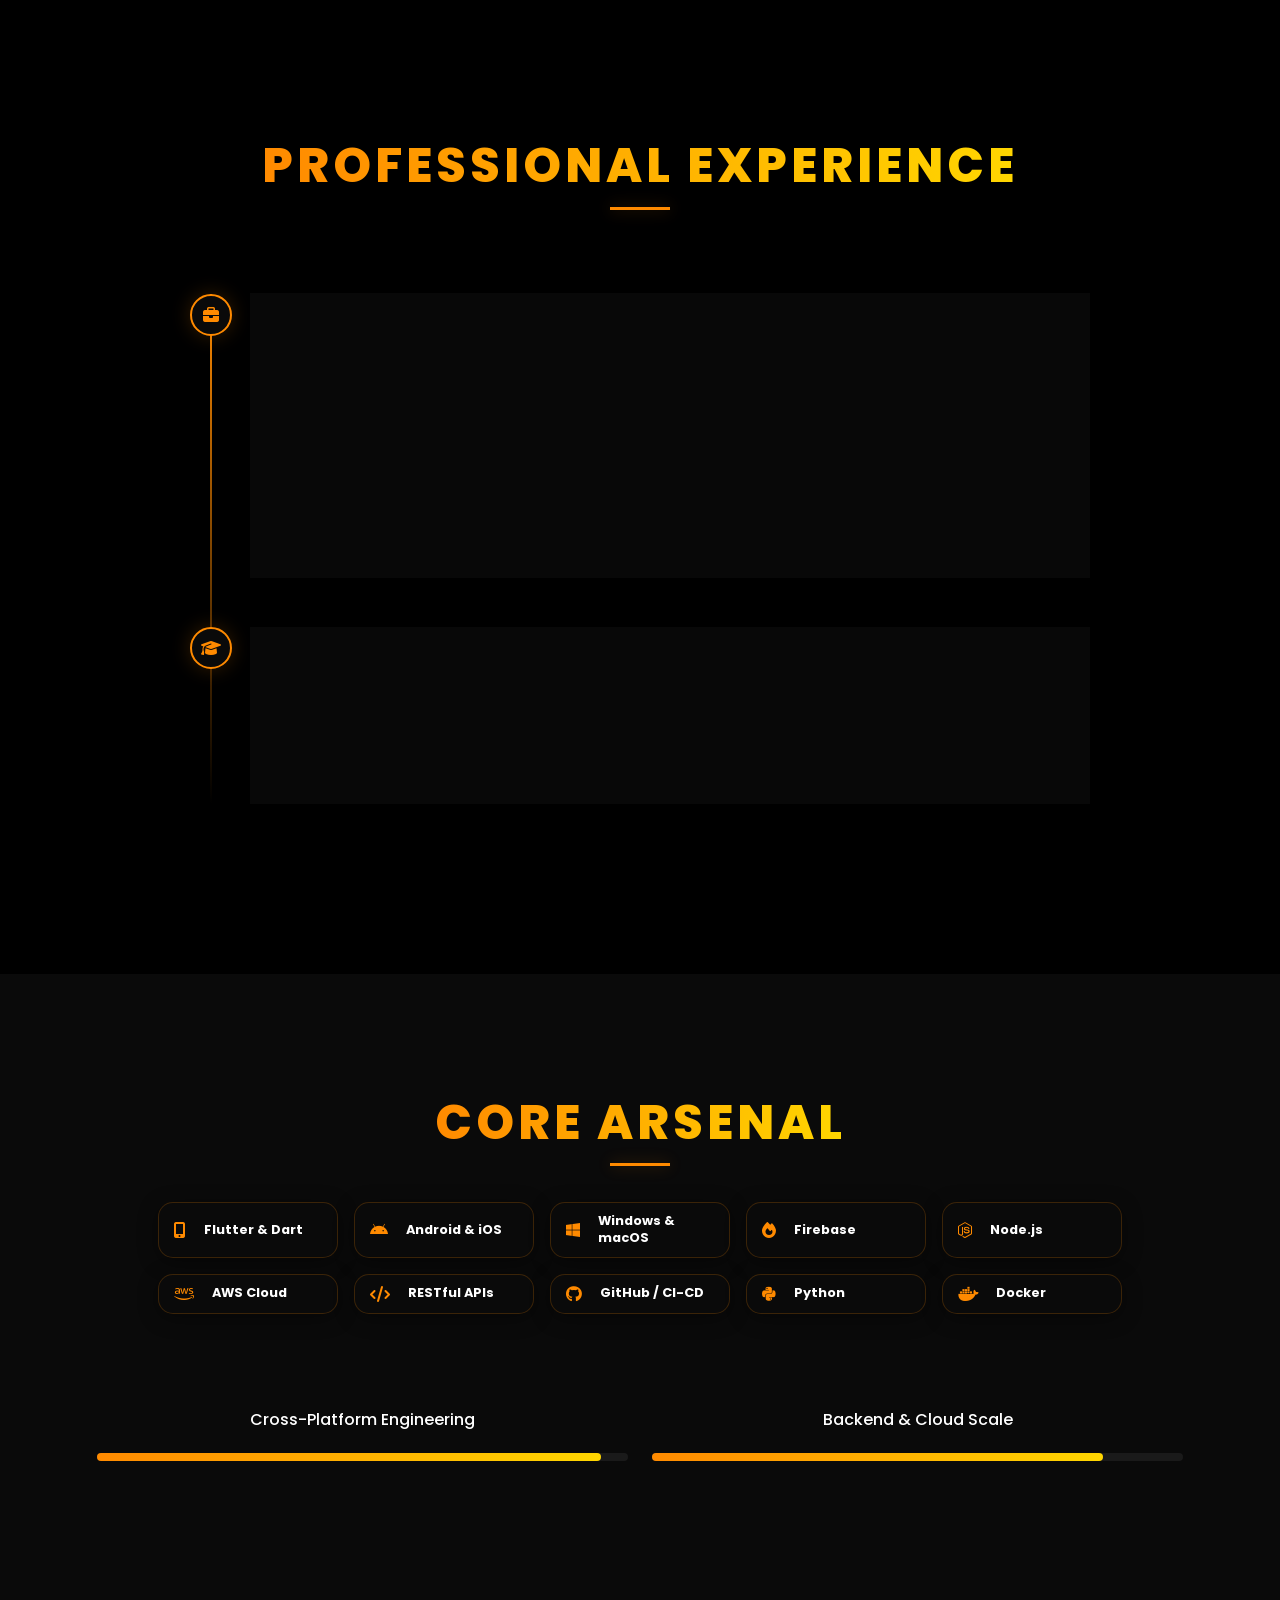
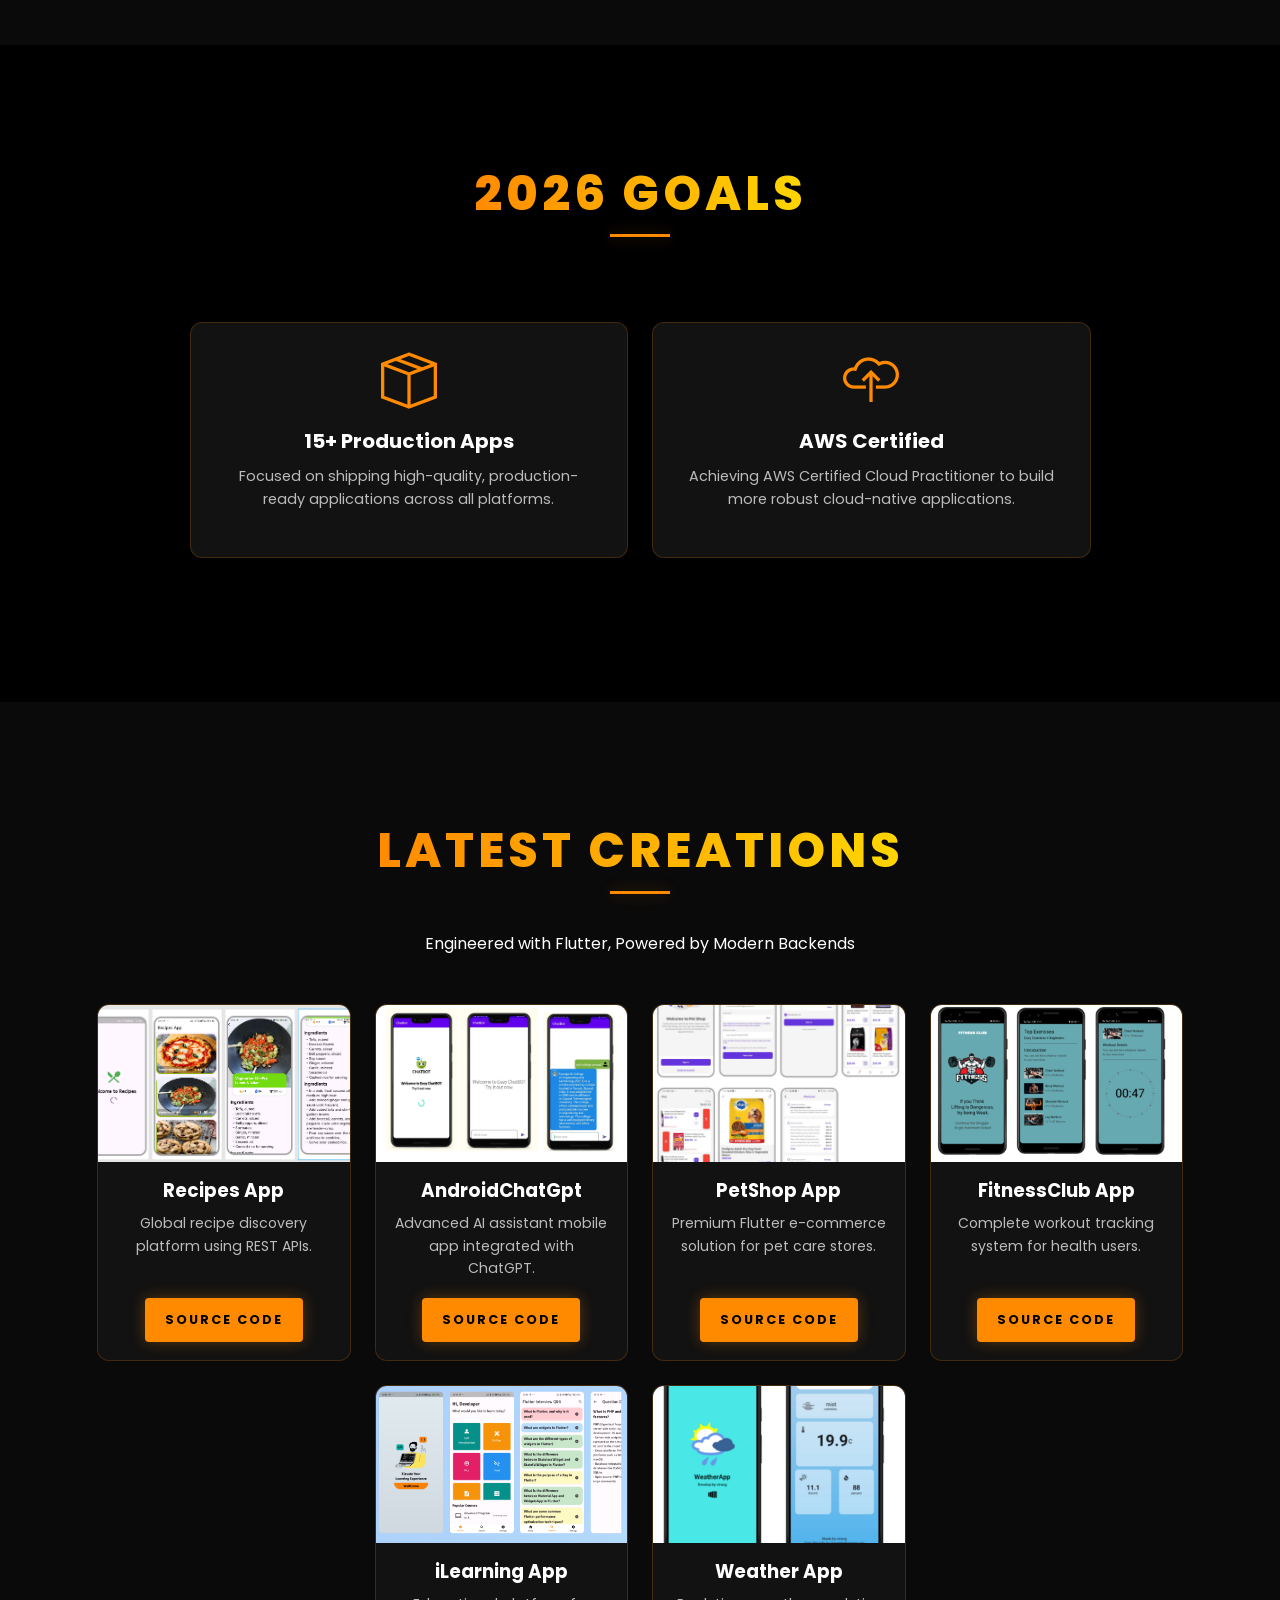
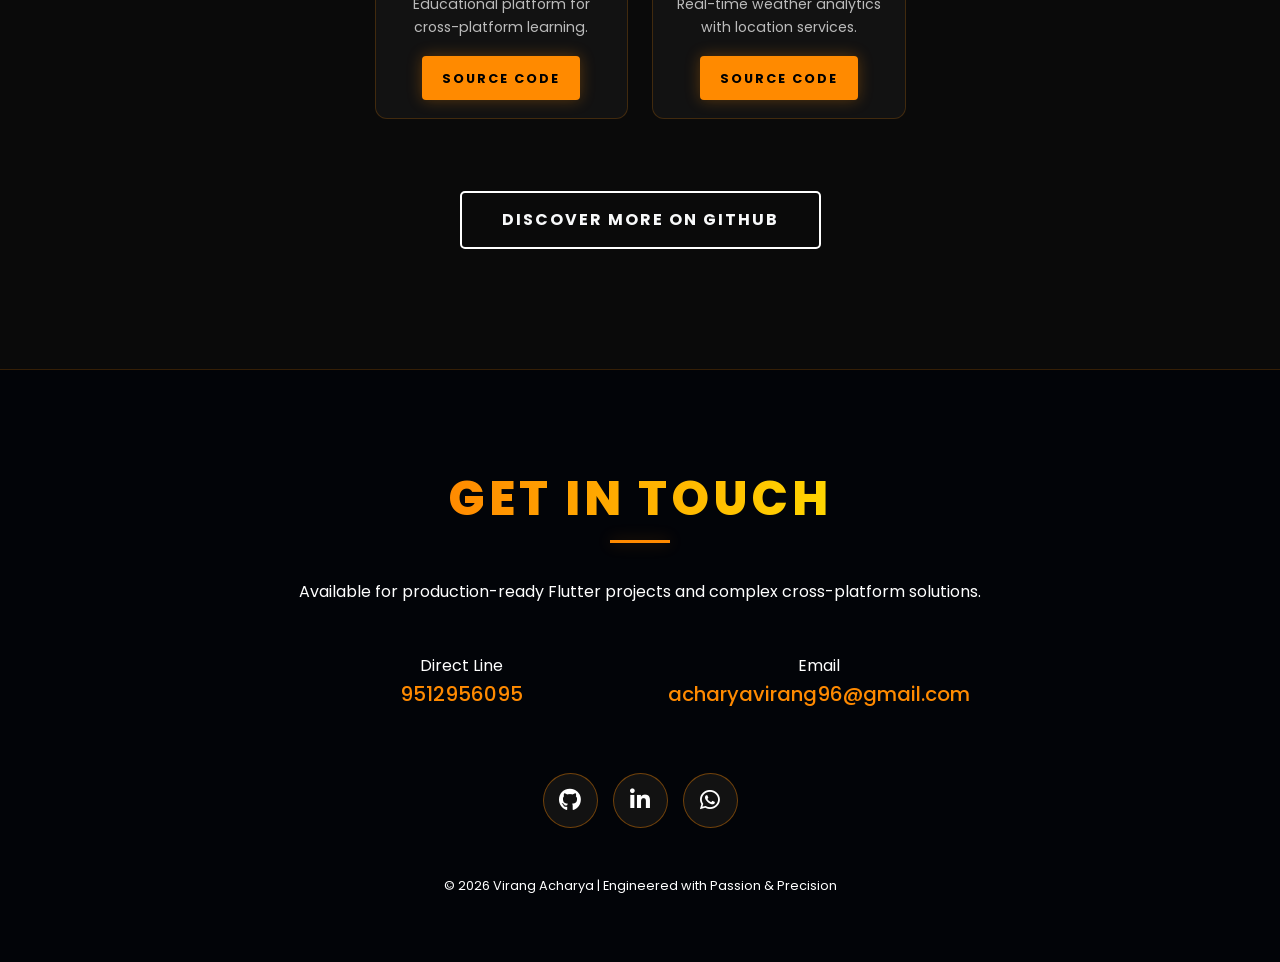
==== commit f25776dc: "I have integrated your LinkedIn profile for SEO across your portfolio." ====
--- a/test.html
+++ b/test.html
@@ -27,6 +27,7 @@
         rel="stylesheet">
     <!-- Custom Modern Styles -->
     <link rel="stylesheet" href="assets/css/steller.css?v=2.0">
+    <link rel="me" href="https://www.linkedin.com/in/virang-acharya-3a77b7238/">
 </head>
 
 <body data-spy="scroll" data-target=".navbar" data-offset="40" id="home">
@@ -114,13 +115,9 @@
                     </p>
 
                     <div class="info-badges mt-4 d-flex flex-wrap">
-                        <div class="info-card mr-2 mb-2">
-                            <h6>95+</h6>
-                            <p>Apps Completed</p>
-                        </div>
                         <div class="info-card mb-2">
                             <h6>MCA</h6>
-                            <p>Technical Expert</p>
+                            <p>Master of Computer Applications</p>
                         </div>
                     </div>
 
@@ -132,6 +129,10 @@
                             </a>
                             <a href="https://github.com/sponsors/Virang007" target="_blank" class="btn btn-gh-sponsor">
                                 <i class="fa-regular fa-heart mr-1 text-danger"></i> Sponsor
+                            </a>
+                            <a href="https://www.linkedin.com/in/virang-acharya-3a77b7238/" target="_blank"
+                                class="btn btn-primary ml-2">
+                                <i class="fa-brands fa-linkedin mr-1"></i> Connect on LinkedIn
                             </a>
                         </div>
 
--- a/assets/css/steller.css
+++ b/assets/css/steller.css
@@ -223,7 +223,7 @@
 }
 
 .header .title {
-  font-size: clamp(2rem, 8vw, 4.5rem);
+  font-size: clamp(2rem, 4vw, 2.5rem);
   font-weight: 900;
   line-height: 1.1;
   margin: 15px 0;
@@ -237,15 +237,191 @@
   padding-left: 15px;
 }
 
-.img-holder {
-  animation: float 5s ease-in-out infinite;
-}
-
-.img-holder img {
-  max-width: 100%;
-  border-radius: 20px;
-  border: 1px solid var(--glass-border);
-  box-shadow: 0 10px 50px rgba(0, 0, 0, 0.5);
+/* Professional Curved CI/CD Pipeline Visual */
+.curved-pipeline-viz {
+  position: relative;
+  width: 100%;
+  height: 250px;
+  display: flex;
+  align-items: center;
+  justify-content: center;
+}
+
+.pipeline-svg {
+  position: absolute;
+  top: 0;
+  left: 0;
+  width: 100%;
+  height: 100%;
+  z-index: 1;
+}
+
+.base-path {
+  fill: none;
+  stroke: rgba(255, 255, 255, 0.05);
+  stroke-width: 2;
+}
+
+.active-path {
+  fill: none;
+  stroke: var(--primary);
+  stroke-width: 2;
+  stroke-dasharray: 400;
+  stroke-dashoffset: 400;
+  animation: path-flow 4s linear infinite;
+  filter: drop-shadow(0 0 8px var(--primary));
+}
+
+@keyframes path-flow {
+  0% {
+    stroke-dashoffset: 400;
+  }
+
+  100% {
+    stroke-dashoffset: -400;
+  }
+}
+
+.node-wrapper {
+  position: absolute;
+  z-index: 10;
+  transform: translate(-50%, -50%);
+}
+
+/* Symmetric W-Shape Positions (5 Nodes) */
+.n1-pos {
+  left: 12%;
+  top: 25%;
+}
+
+.n2-pos {
+  left: 31%;
+  top: 62%;
+}
+
+.n3-pos {
+  left: 50%;
+  top: 25%;
+}
+
+.n4-pos {
+  left: 69%;
+  top: 62%;
+}
+
+.n5-pos {
+  left: 88%;
+  top: 25%;
+}
+
+.p-node {
+  display: flex;
+  flex-direction: column;
+  align-items: center;
+  gap: 8px;
+  transition: all 0.4s ease;
+}
+
+.p-icon {
+  width: 46px;
+  height: 46px;
+  background: #000;
+  border: 1px solid rgba(255, 138, 0, 0.2);
+  border-radius: 50%;
+  display: flex;
+  align-items: center;
+  justify-content: center;
+  font-size: 1.1rem;
+  color: #444;
+  transition: all 0.4s ease;
+  box-shadow: 0 4px 15px rgba(0, 0, 0, 0.5);
+}
+
+.p-label {
+  font-family: 'Poppins', sans-serif;
+  font-weight: 800;
+  font-size: 0.55rem;
+  color: #444;
+  letter-spacing: 1px;
+}
+
+/* Node States */
+.p-node.completed .p-icon {
+  color: #00ff00;
+  border-color: rgba(0, 255, 0, 0.3);
+  background: rgba(0, 255, 0, 0.05);
+}
+
+.p-node.completed .p-label {
+  color: #fff;
+}
+
+.p-check {
+  position: absolute;
+  top: -5px;
+  right: -5px;
+  color: #00ff00;
+  font-size: 1rem;
+  background: #000;
+  border-radius: 50%;
+}
+
+.p-node.active {
+  transform: scale(1.2);
+}
+
+.p-node.active .p-icon {
+  color: var(--primary);
+  border-color: var(--primary);
+  background: rgba(255, 138, 0, 0.1);
+  box-shadow: 0 0 25px rgba(255, 138, 0, 0.4);
+}
+
+.p-node.active .p-label {
+  color: #fff;
+}
+
+.p-pulse {
+  position: absolute;
+  top: 0;
+  left: 0;
+  width: 50px;
+  height: 50px;
+  border: 2px solid var(--primary);
+  border-radius: 50%;
+  animation: pulse-ring 2s infinite;
+}
+
+/* Floating Log Console */
+.floating-console {
+  position: absolute;
+  bottom: -40px;
+  left: 50%;
+  transform: translateX(-50%);
+  background: rgba(0, 0, 0, 0.8);
+  backdrop-filter: blur(10px);
+  padding: 10px 18px;
+  border-left: 3px solid var(--primary);
+  border-radius: 0 8px 8px 0;
+  min-width: 200px;
+  font-family: monospace;
+}
+
+.console-header {
+  font-size: 0.65rem;
+  color: var(--primary);
+  font-weight: 900;
+  margin-bottom: 3px;
+}
+
+.console-line {
+  font-size: 0.55rem;
+  color: #666;
+}
+
+.console-line.success {
+  color: #00ff00;
+  opacity: 0.8;
 }
 
 @keyframes float {
@@ -256,7 +432,58 @@
   }
 
   50% {
-    transform: translateY(-30px);
+    transform: translateY(-15px);
+  }
+}
+
+@keyframes pulse-ring {
+  0% {
+    transform: scale(1);
+    opacity: 0.8;
+  }
+
+  100% {
+    transform: scale(1.6);
+    opacity: 0;
+  }
+}
+
+@keyframes blink {
+  50% {
+    opacity: 0;
+  }
+}
+
+/* Mobile Responsiveness for Pipeline */
+@media (max-width: 991px) {
+  .curved-pipeline-viz {
+    height: 200px;
+    margin-top: 40px;
+  }
+
+  .p-icon {
+    width: 38px;
+    height: 38px;
+    font-size: 0.9rem;
+  }
+
+  .p-label {
+    font-size: 0.45rem;
+  }
+
+  .p-pulse {
+    width: 38px;
+    height: 38px;
+  }
+
+  .floating-console {
+    bottom: -30px;
+    padding: 8px 12px;
+    min-width: 160px;
+  }
+
+  .console-line {
+    font-size: 0.5rem;
   }
 }
 
@@ -488,54 +715,46 @@
   margin-bottom: 10px;
 }
 
-/* Skills */
-.bg-dark-variant.section {
-  background: radial-gradient(circle at 50% 50%, rgba(255, 138, 0, 0.03), transparent 70%),
-    var(--bg-surface) !important;
-  position: relative;
-  overflow: hidden;
-}
-
 .skills-grid {
-  display: flex;
-  flex-wrap: wrap;
-  justify-content: center;
-  gap: 20px;
-  max-width: 1000px;
-  margin: 0 auto;
+  display: flex !important;
+  flex-wrap: wrap !important;
+  justify-content: center !important;
+  gap: 16px !important;
+  max-width: 1200px !important;
+  margin: 0 auto !important;
 }
 
 .skill-item {
-  background: rgba(255, 255, 255, 0.03);
-  backdrop-filter: blur(5px);
-  border: 1px solid rgba(255, 138, 0, 0.15);
-  padding: 14px 28px;
-  border-radius: 12px;
-  font-weight: 500;
-  transition: all 0.4s cubic-bezier(0.175, 0.885, 0.32, 1.275);
-  display: flex;
-  align-items: center;
-  gap: 12px;
-  color: var(--text-main);
-  box-shadow: 0 4px 20px rgba(0, 0, 0, 0.2);
+  background: #0a0a0a !important;
+  border: 1px solid rgba(255, 138, 0, 0.2) !important;
+  border-radius: 15px !important;
+  padding: 10px 15px !important;
+  width: 180px !important;
+  min-height: 40px !important;
+  display: flex !important;
+  align-items: center !important;
+  justify-content: flex-start !important;
+  gap: 18px !important;
+  transition: var(--transition) !important;
+  text-align: left !important;
+  color: #ffffff !important;
+  font-weight: 700 !important;
+  font-size: 0.8rem !important;
+  line-height: 1.3 !important;
+  box-shadow: 0 4px 20px rgba(0, 0, 0, 0.4) !important;
 }
 
 .skill-item i {
-  color: var(--primary);
-  font-size: 1.2rem;
-  transition: var(--transition);
+  color: var(--primary) !important;
+  font-size: 1rem !important;
+  flex-shrink: 0 !important;
 }
 
 .skill-item:hover {
-  background: rgba(255, 138, 0, 0.1);
-  border-color: var(--primary);
-  transform: translateY(-8px) scale(1.05);
-  box-shadow: 0 10px 30px rgba(255, 138, 0, 0.15);
-}
-
-.skill-item:hover i {
-  transform: rotate(10deg);
-  filter: drop-shadow(0 0 5px var(--primary));
+  border-color: var(--primary) !important;
+  background: rgba(255, 138, 0, 0.05) !important;
+  transform: translateY(-5px) !important;
+  box-shadow: 0 8px 25px rgba(255, 138, 0, 0.15) !important;
 }
 
 .progress {
@@ -1158,9 +1377,10 @@
   }
 
   .skill-item {
-    max-width: 100%;
-    padding: 8px 14px;
-    font-size: 0.85rem;
+    width: 100% !important;
+    max-width: 280px !important;
+    min-height: auto !important;
+    padding: 15px 20px !important;
   }
 
   .social-links a {
@@ -1176,7 +1396,7 @@
 }
 
 /* Additional breakpoint for larger phones */
-@media (min-width: 480px) and (max-width: 767px) {
+/* @media (min-width: 480px) and (max-width: 767px) {
   .header .btn {
     max-width: 300px;
   }
@@ -1188,7 +1408,7 @@
   .skill-item {
     max-width: 300px;
   }
-}
+} */
 
 /* =========================================
    PRODUCTION LEVEL RESPONSIVE FIX PACK
@@ -1275,12 +1495,7 @@
   }
 }
 
-/* 🚨 5. Skills Grid Breaking Fix */
-.skills-grid {
-  display: grid;
-  grid-template-columns: repeat(auto-fit, minmax(130px, 1fr));
-  gap: 15px;
-}
+/* 🚨 5. Skills Grid Breaking Fix Removed - Handled Above */
 
 /* 🚨 6. Project Cards Fix */
 .project-card {
